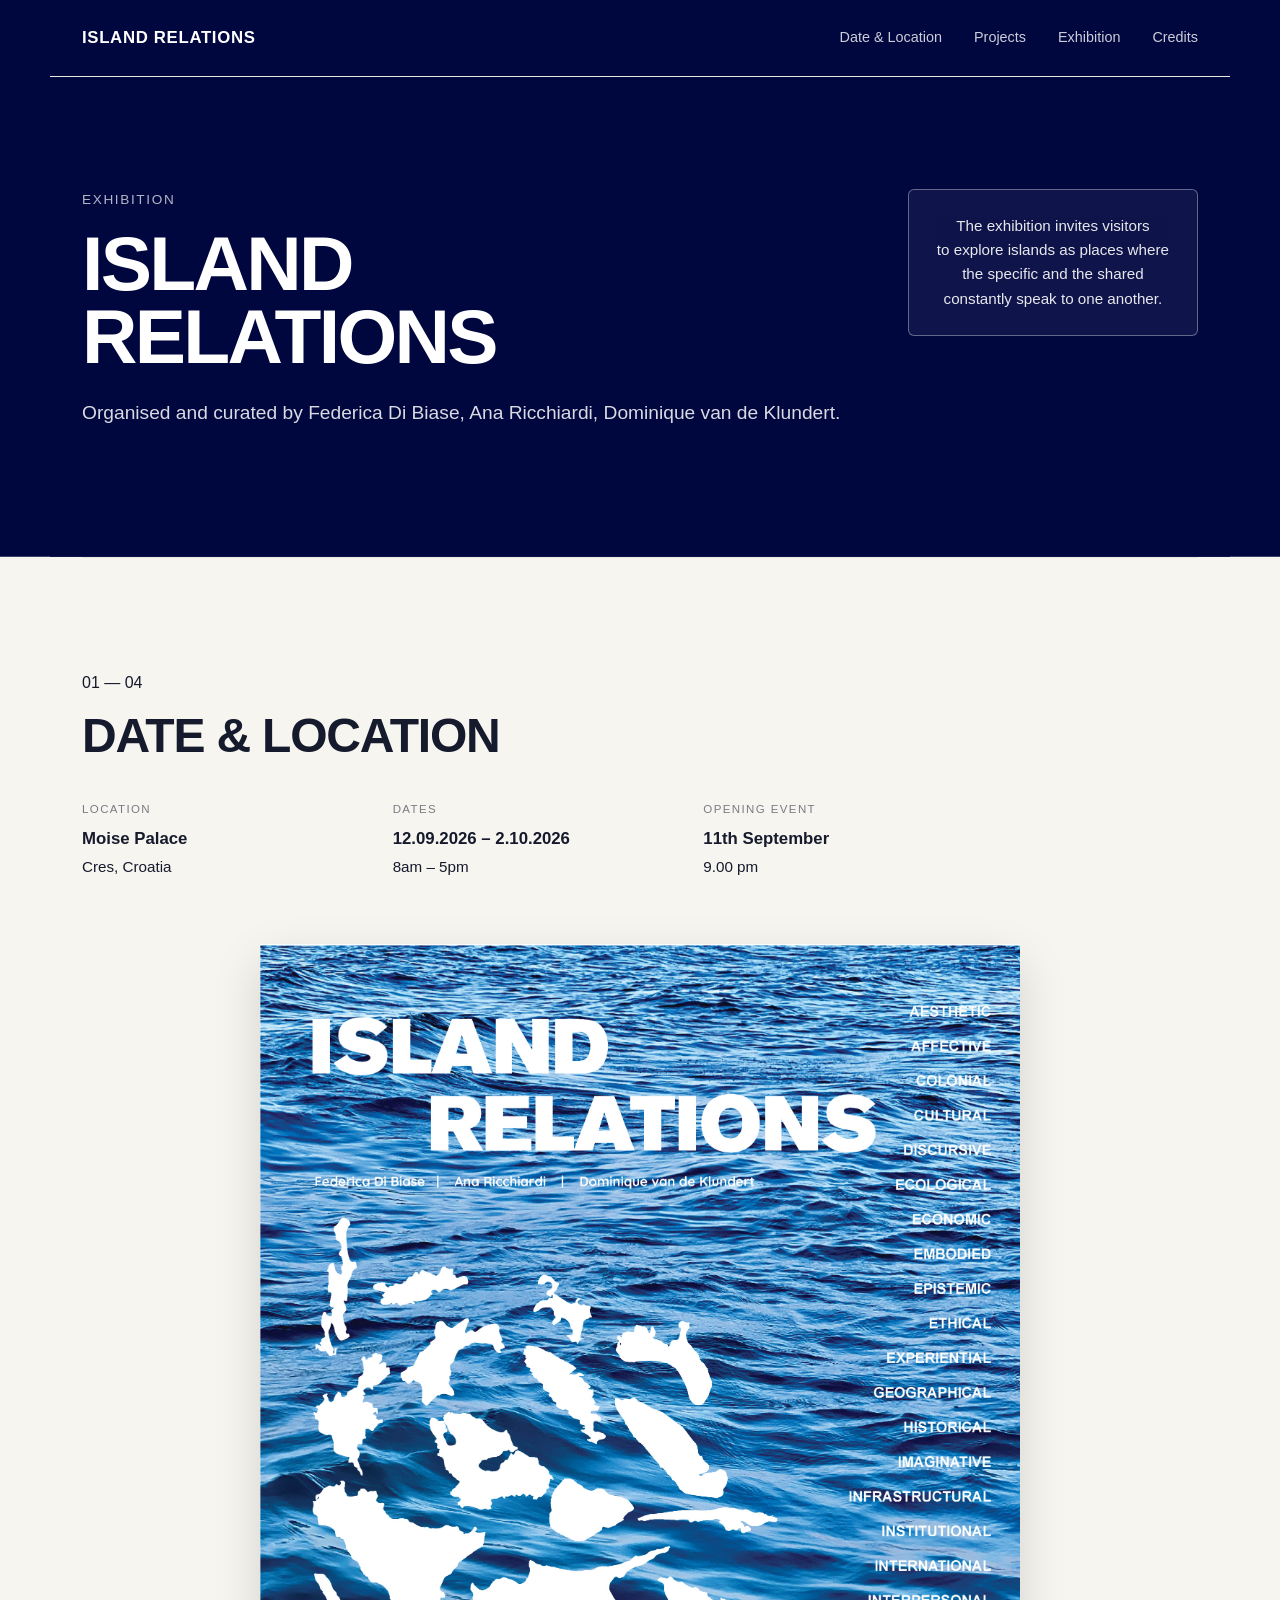
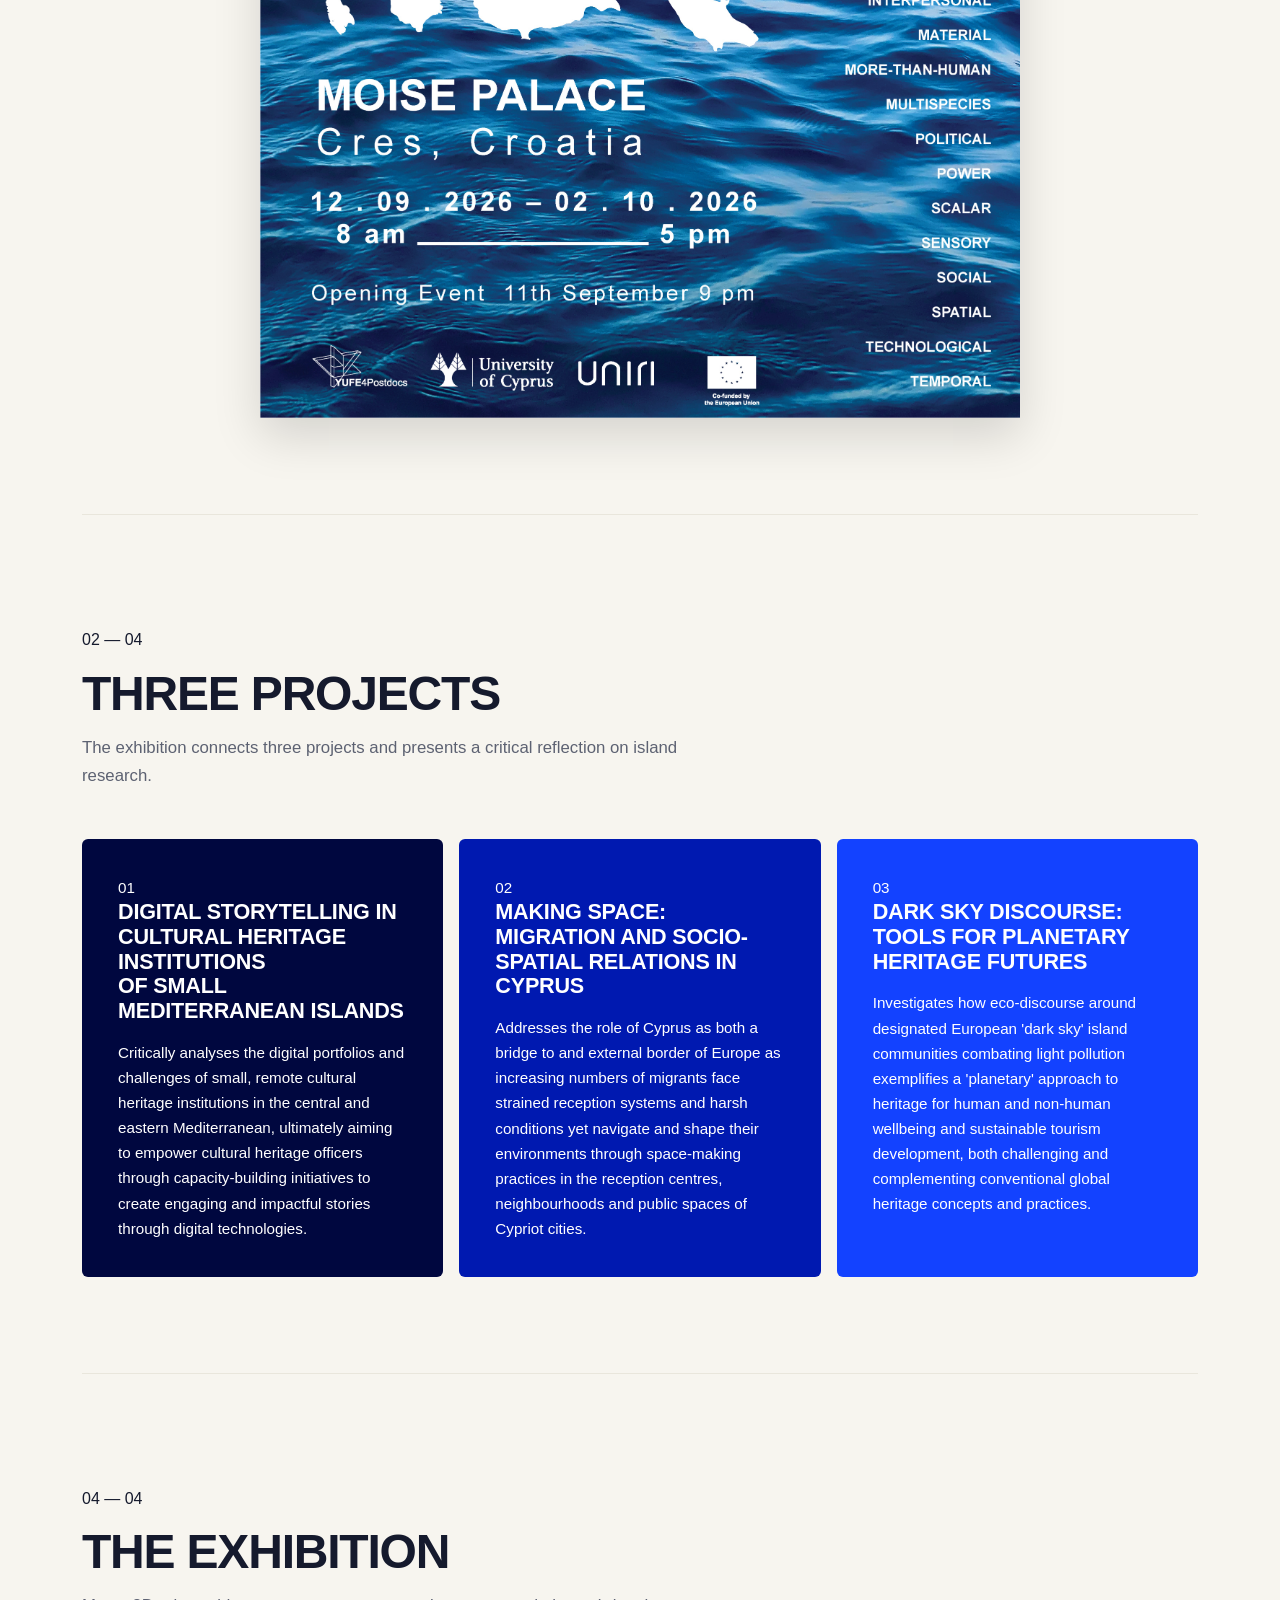
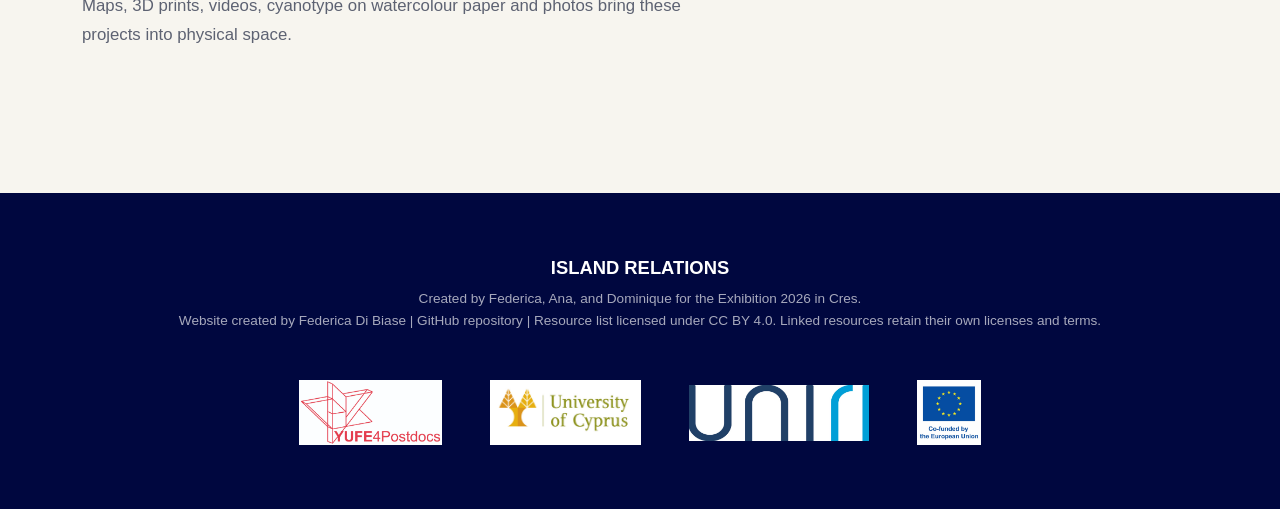
==== index.html @ a6725cdb "Update index.html" ====
<!DOCTYPE html>
<html lang="en">

<head>
  <meta charset="UTF-8">
  <meta name="viewport" content="width=device-width, initial-scale=1">

  <title>Island Relations</title>
  <link rel="stylesheet" href="style.css">
</head>

<body>

  <!-- =========================
       HEADER / NAVIGATION
       ========================= -->
  <header class="site-header">
    <nav class="nav">
      <div class="nav-title">Island Relations</div>
      <div class="nav-links">
        <a href="#date-location">Date &amp; Location</a>
        <a href="#zones">Projects</a>
        <a href="#exhibition">Exhibition</a>
        <a href="#credits">Credits</a>
      </div>
    </nav>
  </header>


  <!-- =========================
       HERO (FASCIA BLU SUPERIORE)
       ========================= -->
  <section class="hero">
    <div class="hero-main">
      <p class="hero-kicker">Exhibition</p>
      <h1>Island<br>Relations</h1>
      <p class="hero-sub">
        Organised and curated by Federica Di Biase, Ana Ricchiardi, Dominique van de Klundert.
      </p>
    </div>

    <!-- BOX SULLA DESTRA -->
    <div class="hero-credit" style="text-align: center;">
  <p class="hero-credit-text">
    The exhibition invites visitors <br> to explore islands as places where <br> the specific and the shared <br> constantly speak to one another.
  </p>
</div>
  </section> <!-- <-- QUI SI CHIUDE LA HERO BLU -->


  <!-- =========================
       MAIN CONTENT (SFONDO CHIARO)
       ========================= -->
  <main>

    <!-- 01 — DATE & LOCATION -->
    <section id="date-location" class="event-section">
      <div class="section-header">
        <p class="section-number">01 — 04</p>
        <h2>Date &amp; Location</h2>

        <div class="event-details">
          <div class="event-detail">
            <span class="event-label">Location</span>
            <strong>Moise Palace</strong>
            <span>Cres, Croatia</span>
          </div>

          <div class="event-detail">
            <span class="event-label">Dates</span>
            <strong>12.09.2026 – 2.10.2026</strong>
            <span>8am – 5pm</span>
          </div>

          <div class="event-detail">
            <span class="event-label">Opening event</span>
            <strong>11th September</strong>
            <span>9.00 pm</span>
          </div>
        </div>
      </div>

      <!-- POSTER -->
      <div class="poster-wrapper">
        <img src="Island_Relations_poster.jpg" alt="Island Relations exhibition poster" class="poster-image">
      </div>
    </section>


    <!-- 02 — THREE PROJECTS -->
    <section id="zones" class="zones">
      <div class="section-header">
        <p class="section-number">02 — 04</p>
        <h2>Three projects</h2>
        <p class="section-intro">
          The exhibition connects three projects and presents a critical reflection on island research.
        </p>
      </div>

      <div class="zone-grid">
        <!-- PROJECT 01 -->
        <article class="zone zone-cyprus">
          <p class="zone-number">01</p>
          <h3>
            Digital Storytelling in Cultural Heritage Institutions<br>of Small Mediterranean Islands
          </h3>
          <p>
            Critically analyses the digital portfolios and challenges of small, remote cultural heritage institutions in the central and eastern Mediterranean, ultimately aiming to empower cultural heritage officers through capacity-building initiatives to create engaging and impactful stories through digital technologies.
          </p>
        </article>

        <!-- PROJECT 02 -->
        <article class="zone zone-migration">
          <p class="zone-number">02</p>
          <h3>Making Space: Migration and Socio-Spatial Relations in Cyprus</h3>
          <p>
            Addresses the role of Cyprus as both a bridge to and external border of Europe as increasing numbers of migrants face strained reception systems and harsh conditions yet navigate and shape their environments through space-making practices in the reception centres, neighbourhoods and public spaces of Cypriot cities.
          </p>
        </article>

        <!-- PROJECT 03 -->
        <article class="zone zone-mon">
          <p class="zone-number">03</p>
          <h3>Dark Sky Discourse: Tools for Planetary Heritage Futures</h3>
          <p>
            Investigates how eco-discourse around designated European 'dark sky' island communities combating light pollution exemplifies a 'planetary' approach to heritage for human and non-human wellbeing and sustainable tourism development, both challenging and complementing conventional global heritage concepts and practices.
          </p>
        </article>
      </div>
    </section>


    <!-- 04 — EXHIBITION -->
    <section id="exhibition" class="exhibition">
      <div class="section-header">
        <p class="section-number">04 — 04</p>
        <h2>The exhibition</h2>
        <p class="section-intro">
          Maps, 3D prints, videos, cyanotype on watercolour paper and photos bring these projects into physical space.
        </p>
      </div>
    </section>

  </main>


  <!-- =========================
       FOOTER / CREDITS
       ========================= -->
  <footer id="credits" class="credits">
    <p>Island Relations</p>
    <p class="credits-sub">
      Created by Federica, Ana, and Dominique for the Exhibition 2026 in Cres.
    </p>
    <p class="credits-sub">
      Website created by Federica Di Biase | GitHub repository | Resource list licensed under CC BY 4.0. Linked resources retain their own licenses and terms.
    </p>

    <!-- LOGOS -->
    <div class="credits-logos">
      <img src="logo-yufe4postdocs.png" alt="YUFE4Postdocs">
      <img src="logo-university-cyprus.png" alt="University of Cyprus">
      <img src="logo-uniri.png" alt="University of Rijeka">
      <img src="logo-eu.png" alt="Co-funded by the European Union">
    </div>
  </footer>

</body>
</html>
---- style.css ----
:root {
/* COLOR PALETTE */
--blue-dark: #00073f;
--blue-mid: #0019b0;
--blue-bright: #1342ff;

--paper: #f7f5ef;
--paper-dark: #e9e6dc;
--white: #ffffff;
--text: #151a2d;
--text-light: #5d6272;

/* TYPOGRAPHY */
--font-body: Arial, Helvetica, sans-serif;
--font-title: "Arial Black", Arial, Helvetica, sans-serif;

/* LAYOUT */
--max-width: 1180px;
--radius: 6px;
}

/* =========================
  RESET
  ========================= */

* {
box-sizing: border-box;
}

html {
scroll-behavior: smooth;
}

body {
margin: 0;
background: var(--paper);
color: var(--text);
font-family: var(--font-body);
font-weight: 400;
line-height: 1.65;
overflow-x: hidden;
}

/* =========================
  HEADER / NAVIGATION
  ========================= */

.site-header {
background: var(--blue-dark);
color: var(--white);
}

.nav {
display: flex;
justify-content: space-between;
align-items: center;
flex-wrap: wrap;
gap: 1.5rem;

max-width: var(--max-width);
margin: 0 auto;
padding: 1.5rem 2rem;
}

.nav-title {
font-family: var(--font-title);
font-size: 1.05rem;
font-weight: 900;
text-transform: uppercase;
letter-spacing: 0.04em;
}

.nav-links {
display: flex;
align-items: center;
gap: 2rem;
}

.nav-links a {
position: relative;

color: var(--white);
text-decoration: none;
font-family: var(--font-body);
font-size: 0.9rem;
font-weight: 400;

opacity: 0.8;
transition: opacity 0.2s ease;
}

.nav-links a::after {
content: "";
position: absolute;
left: 0;
bottom: -0.35rem;

width: 0;
height: 2px;

background: var(--white);
transition: width 0.2s ease;
}

.nav-links a:hover {
opacity: 1;
}

.nav-links a:hover::after {
width: 100%;
}

/* =========================
  HERO
  ========================= */

.hero {
position: relative; /* necessario per posizionare .hero-credit */

max-width: var(--max-width);
margin: 0 auto;
padding: 7rem 2rem 8rem;

background: var(--blue-dark);
color: var(--white);
box-shadow: 0 0 0 100vmax var(--blue-dark);
clip-path: inset(0 -100vmax);
}

.hero-kicker {
margin: 0 0 1rem;

font-family: var(--font-body);
font-size: 0.85rem;
font-weight: 400;
text-transform: uppercase;
letter-spacing: 0.12em;

opacity: 0.7;
}

.hero h1 {
max-width: 950px;

margin: 0 0 1.5rem;

font-family: var(--font-title);
font-size: clamp(2.8rem, 6vw, 5.5rem);
font-weight: 900;
line-height: 0.95;
letter-spacing: -0.035em;
text-transform: uppercase;
}

.hero-sub {
  width: max-content;
max-width: none;

margin: 0;

font-family: var(--font-body);
font-size: clamp(1rem, 1.5vw, 1.2rem);
font-weight: 400;
line-height: 1.65;

white-space: nowrap;
opacity: 0.85;
}

/* =========================
  HERO CREDIT BOX
  ========================= */

.hero-credit {
position: absolute;
top: 7rem;
right: 2rem;

max-width: 320px;
padding: 1.5rem 1.75rem;

border: 1px solid rgba(255, 255, 255, 0.35);
border-radius: var(--radius);
background: rgba(255, 255, 255, 0.06);
}

.hero-credit-names {
margin: 0 0 0.75rem;

font-family: var(--font-title);
font-size: 0.85rem;
font-weight: 900;
text-transform: uppercase;
letter-spacing: 0.04em;
}

.hero-credit-text {
margin: 0;

font-family: var(--font-body);
font-size: 0.95rem;
line-height: 1.6;
opacity: 0.9;
}

/* =========================
  MAIN CONTENT
  ========================= */

main {
max-width: var(--max-width);
margin: 0 auto;
padding: 0 2rem;
}

section {
padding: 6rem 0;
border-top: 1px solid var(--paper-dark);
}

h2 {
max-width: 800px;

margin: 0 0 1rem;

font-family: var(--font-title);
font-size: clamp(2rem, 4vw, 3rem);
font-weight: 900;
line-height: 1;
letter-spacing: -0.025em;
text-transform: uppercase;
}

.section-intro {
max-width: 650px;

margin: 0 0 3rem;

color: var(--text-light);

font-family: var(--font-body);
font-size: 1.05rem;
font-weight: 400;
line-height: 1.7;
}

/* =========================
  THREE FEATURE BOXES
  ========================= */

.zone-grid {
display: grid;
grid-template-columns: repeat(3, 1fr);
gap: 1rem;
}

.zone {
position: relative;

min-height: 260px;
padding: 2.25rem;

border-radius: var(--radius);

transition:
transform 0.25s ease,
box-shadow 0.25s ease;
}

.zone:hover {
transform: translateY(-5px);
box-shadow: 0 14px 35px rgba(0, 0, 0, 0.12);
}

.zone h3 {
margin: 0 0 1rem;

font-family: var(--font-title);
font-size: 1.35rem;
font-weight: 900;
line-height: 1.15;
letter-spacing: -0.01em;
text-transform: uppercase;
}

.zone p {
margin: 0;

font-family: var(--font-body);
font-size: 0.95rem;
font-weight: 400;
line-height: 1.65;
}

/* Individual colours */

.zone-cyprus {
background: var(--blue-dark);
color: var(--white);
}

.zone-migration {
background: var(--blue-mid);
color: var(--white);
}

.zone-mon {
background: var(--blue-bright);
color: var(--white);
}

/* =========================
  QUOTE
  ========================= */

.sample-quote {
max-width: 850px;

margin: 0;

padding: 1rem 0 1rem 2rem;

border-left: 4px solid var(--blue-bright);

font-family: var(--font-body);
font-size: clamp(1.25rem, 2.5vw, 1.7rem);
font-weight: 400;
font-style: italic;
line-height: 1.5;
}

/* =========================
  CREDITS / FOOTER
  ========================= */

.credits {
padding: 4rem 2rem;

background: var(--blue-dark);
color: var(--white);

text-align: center;
}

.credits p:first-child {
margin: 0 0 0.5rem;

font-family: var(--font-title);
font-size: 1.15rem;
font-weight: 900;
line-height: 1.2;
text-transform: uppercase;
}

.credits-sub {
margin: 0;

font-family: var(--font-body);
font-size: 0.85rem;
font-weight: 400;

opacity: 0.65;
}

/* =========================
  RESPONSIVE
  ========================= */

@media (max-width: 900px) {

.hero {
padding: 5rem 2rem 6rem;
}

.hero-credit {
position: static;
margin-top: 2rem;
max-width: none;
}

.zone-grid {
grid-template-columns: 1fr;
}

.zone {
min-height: auto;
}

}

@media (max-width: 650px) {

.nav {
padding: 1.25rem 1.25rem;
}

.nav-links {
width: 100%;
gap: 1.25rem;
flex-wrap: wrap;
}

main {
padding: 0 1.25rem;
}

.hero {
padding: 4rem 1.25rem 5rem;
}

section {
padding: 4rem 0;
}

.zone {
padding: 1.75rem;
}

.sample-quote {
padding-left: 1.25rem;
}

}

/* =========================
  DATE & LOCATION
  ========================= */

.event-details {
display: grid;
grid-template-columns: repeat(3, 1fr);
gap: 2rem;

max-width: 900px;
margin-top: 2.5rem;
}

.event-detail {
display: flex;
flex-direction: column;
gap: 0.25rem;
}

.event-label {
margin-bottom: 0.4rem;

font-family: Arial, Helvetica, sans-serif;
font-size: 0.72rem;
font-weight: 400;
letter-spacing: 0.12em;
text-transform: uppercase;

opacity: 0.55;
}

.event-detail strong {
font-family: "Arial Black", Arial, Helvetica, sans-serif;
font-size: 1.05rem;
font-weight: 900;
line-height: 1.25;
}

.event-detail span:not(.event-label) {
font-family: Arial, Helvetica, sans-serif;
font-size: 0.95rem;
}


/* =========================
  EXHIBITION POSTER
  ========================= */

.poster-wrapper {
width: 100%;
max-width: 760px;

margin: 4rem auto 0;

text-align: center;
}

.poster-image {
display: block;

width: 100%;
height: auto;

box-shadow: 0 18px 45px rgba(0, 0, 0, 0.14);
}


/* =========================
  CREDITS LOGOS
  ========================= */

.credits-logos {
display: flex;
justify-content: center;
align-items: center;
flex-wrap: wrap;

gap: 3rem;

max-width: 900px;
margin: 3rem auto 0;
}

.credits-logos img {
display: block;

width: auto;
max-width: 180px;
max-height: 65px;

object-fit: contain;
}


/* =========================
  RESPONSIVE
  ========================= */

@media (max-width: 780px) {

.event-details {
grid-template-columns: 1fr;
gap: 1.75rem;
}

.poster-wrapper {
margin-top: 3rem;
}

.credits-logos {
gap: 2rem;
}

.credits-logos img {
max-width: 140px;
max-height: 55px;
}

}
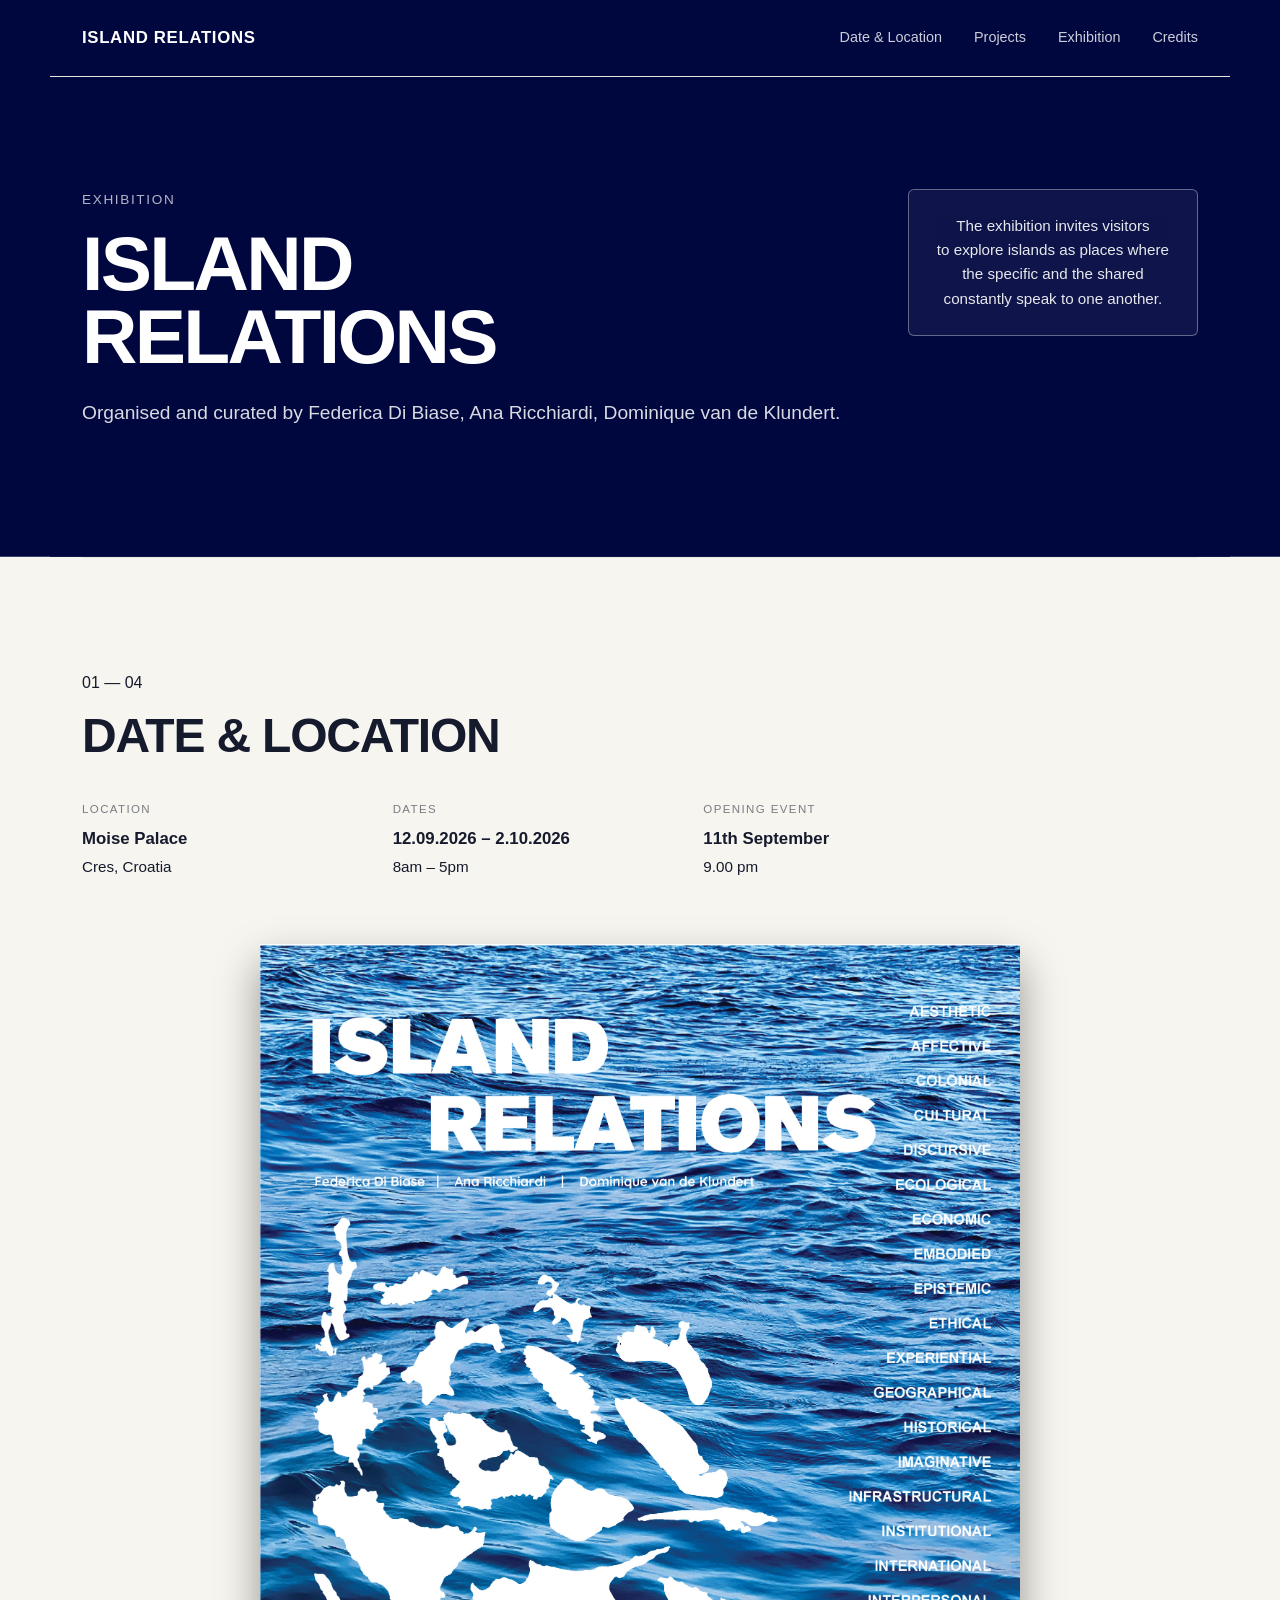
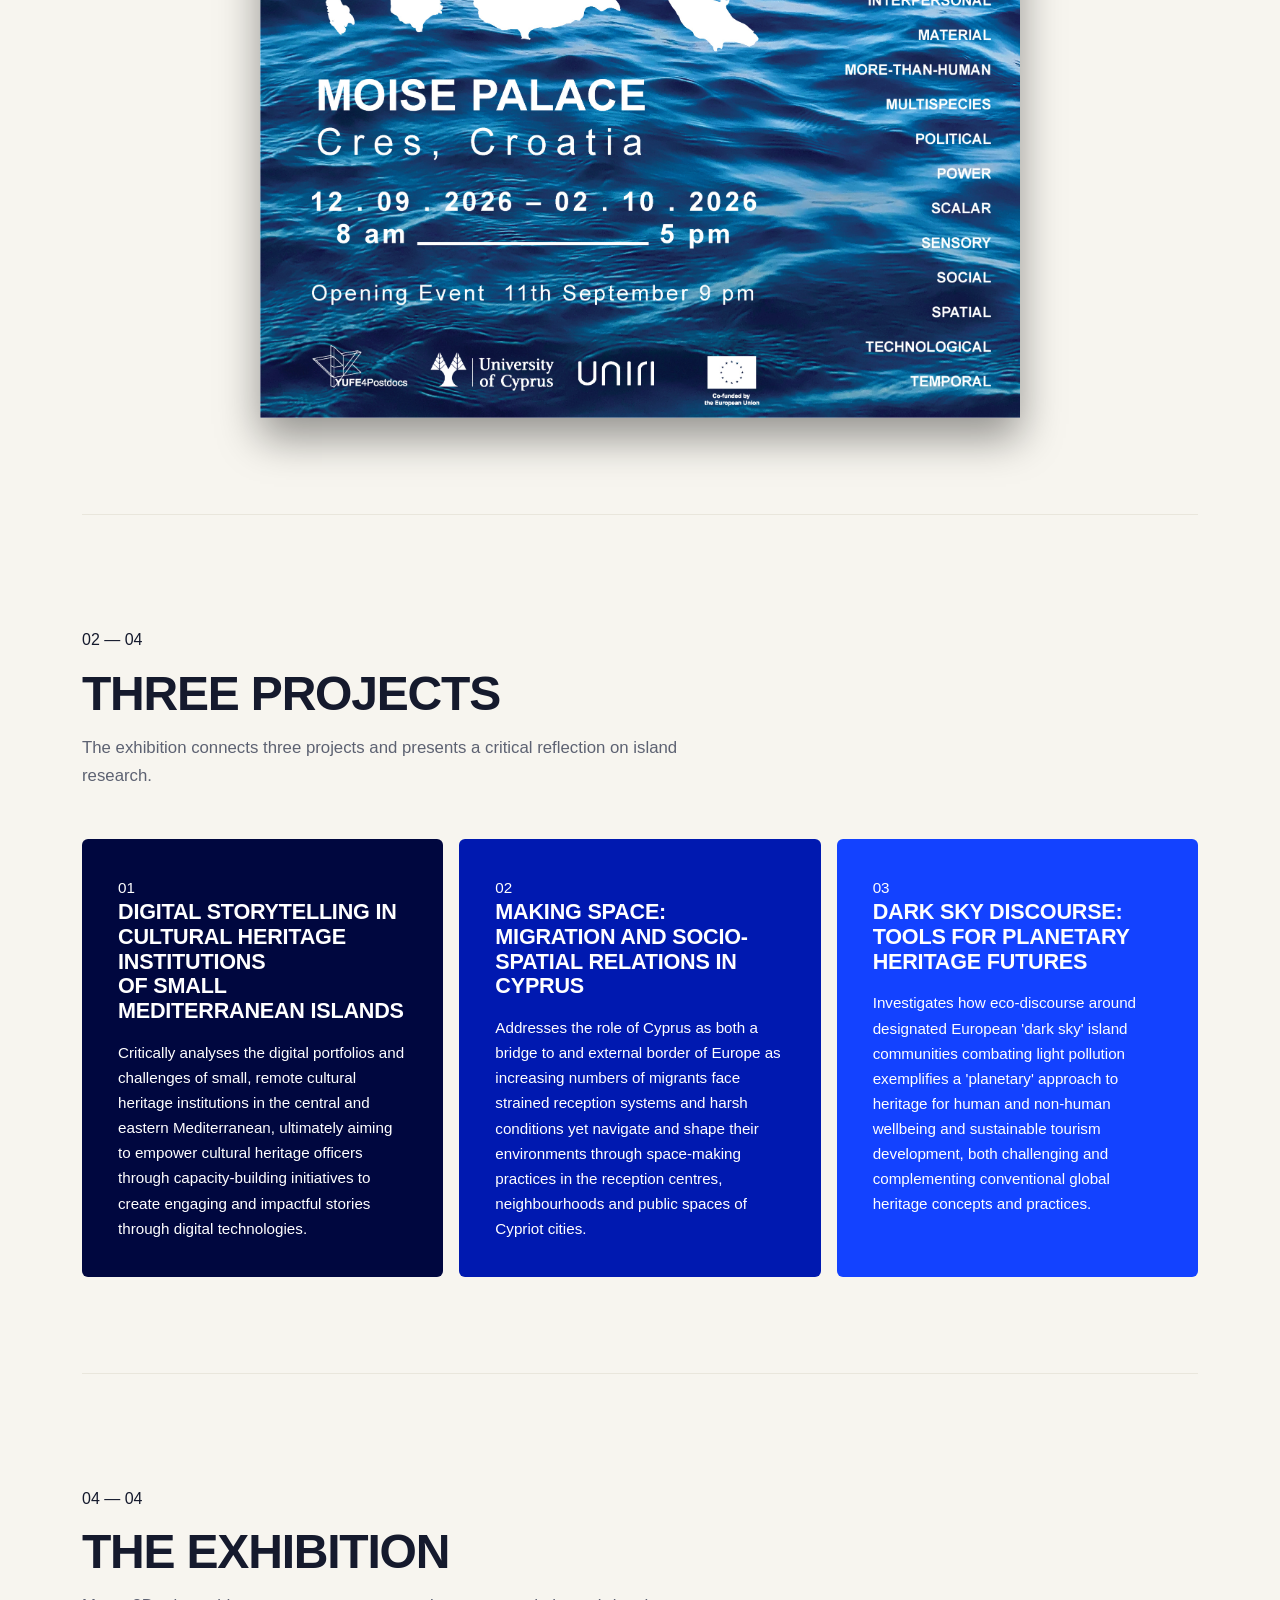
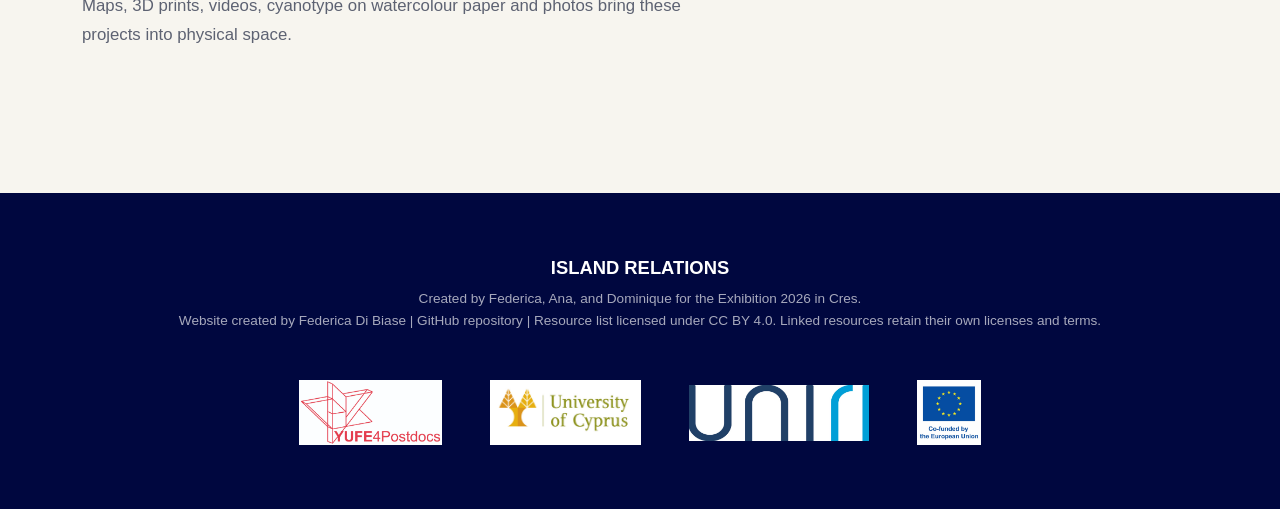
==== commit e626526b: "Update index.html" ====
--- a/index.html
+++ b/index.html
@@ -80,12 +80,16 @@
         </div>
       </div>
 
-      <!-- POSTER -->
-      <div class="poster-wrapper">
-        <img src="Island_Relations_poster.jpg" alt="Island Relations exhibition poster" class="poster-image">
-      </div>
-    </section>
-
+      <!-- POSTER CON OMBRA -->
+<div class="poster-wrapper">
+  <img 
+    src="Island_Relations_poster.jpg" 
+    alt="Island Relations exhibition poster" 
+    class="poster-image"
+    style="box-shadow: 0 20px 40px rgba(0, 0, 0, 0.4);"
+  >
+</div>
+    </section> 
 
     <!-- 02 — THREE PROJECTS -->
     <section id="zones" class="zones">
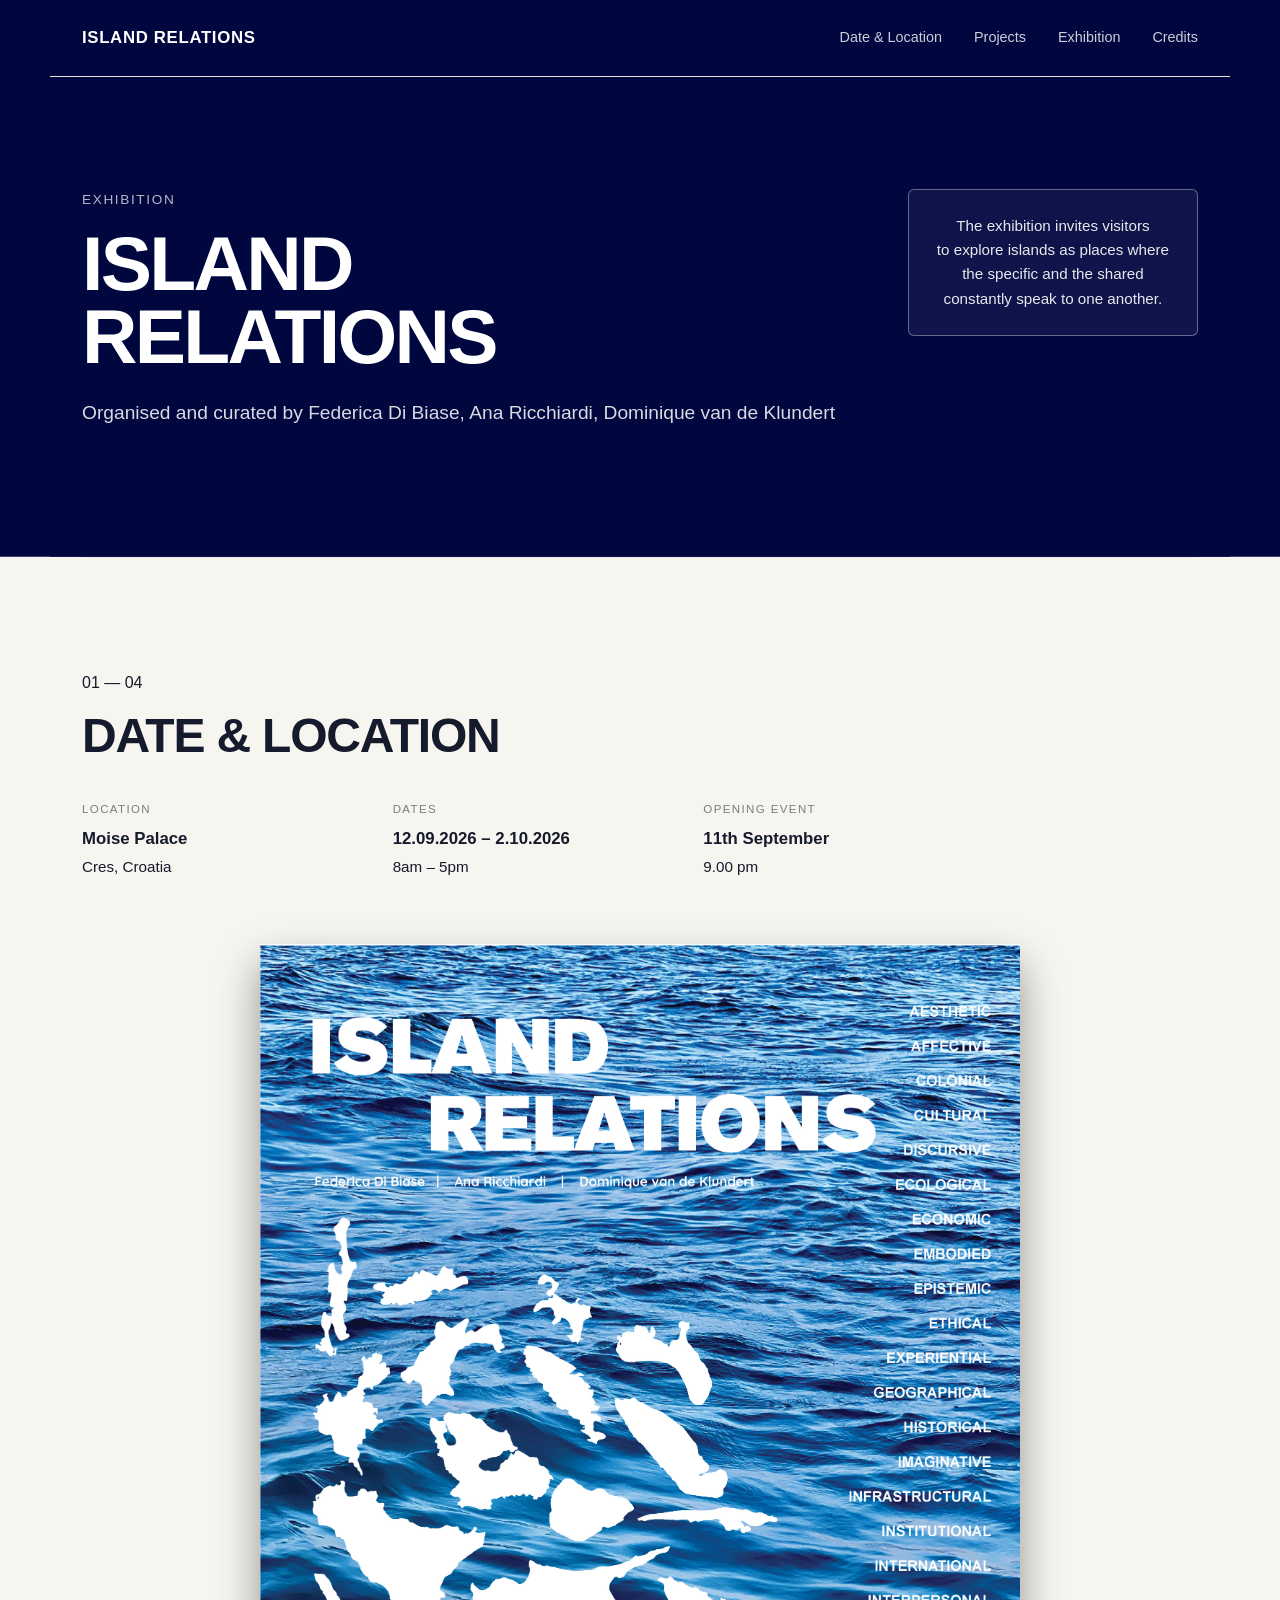
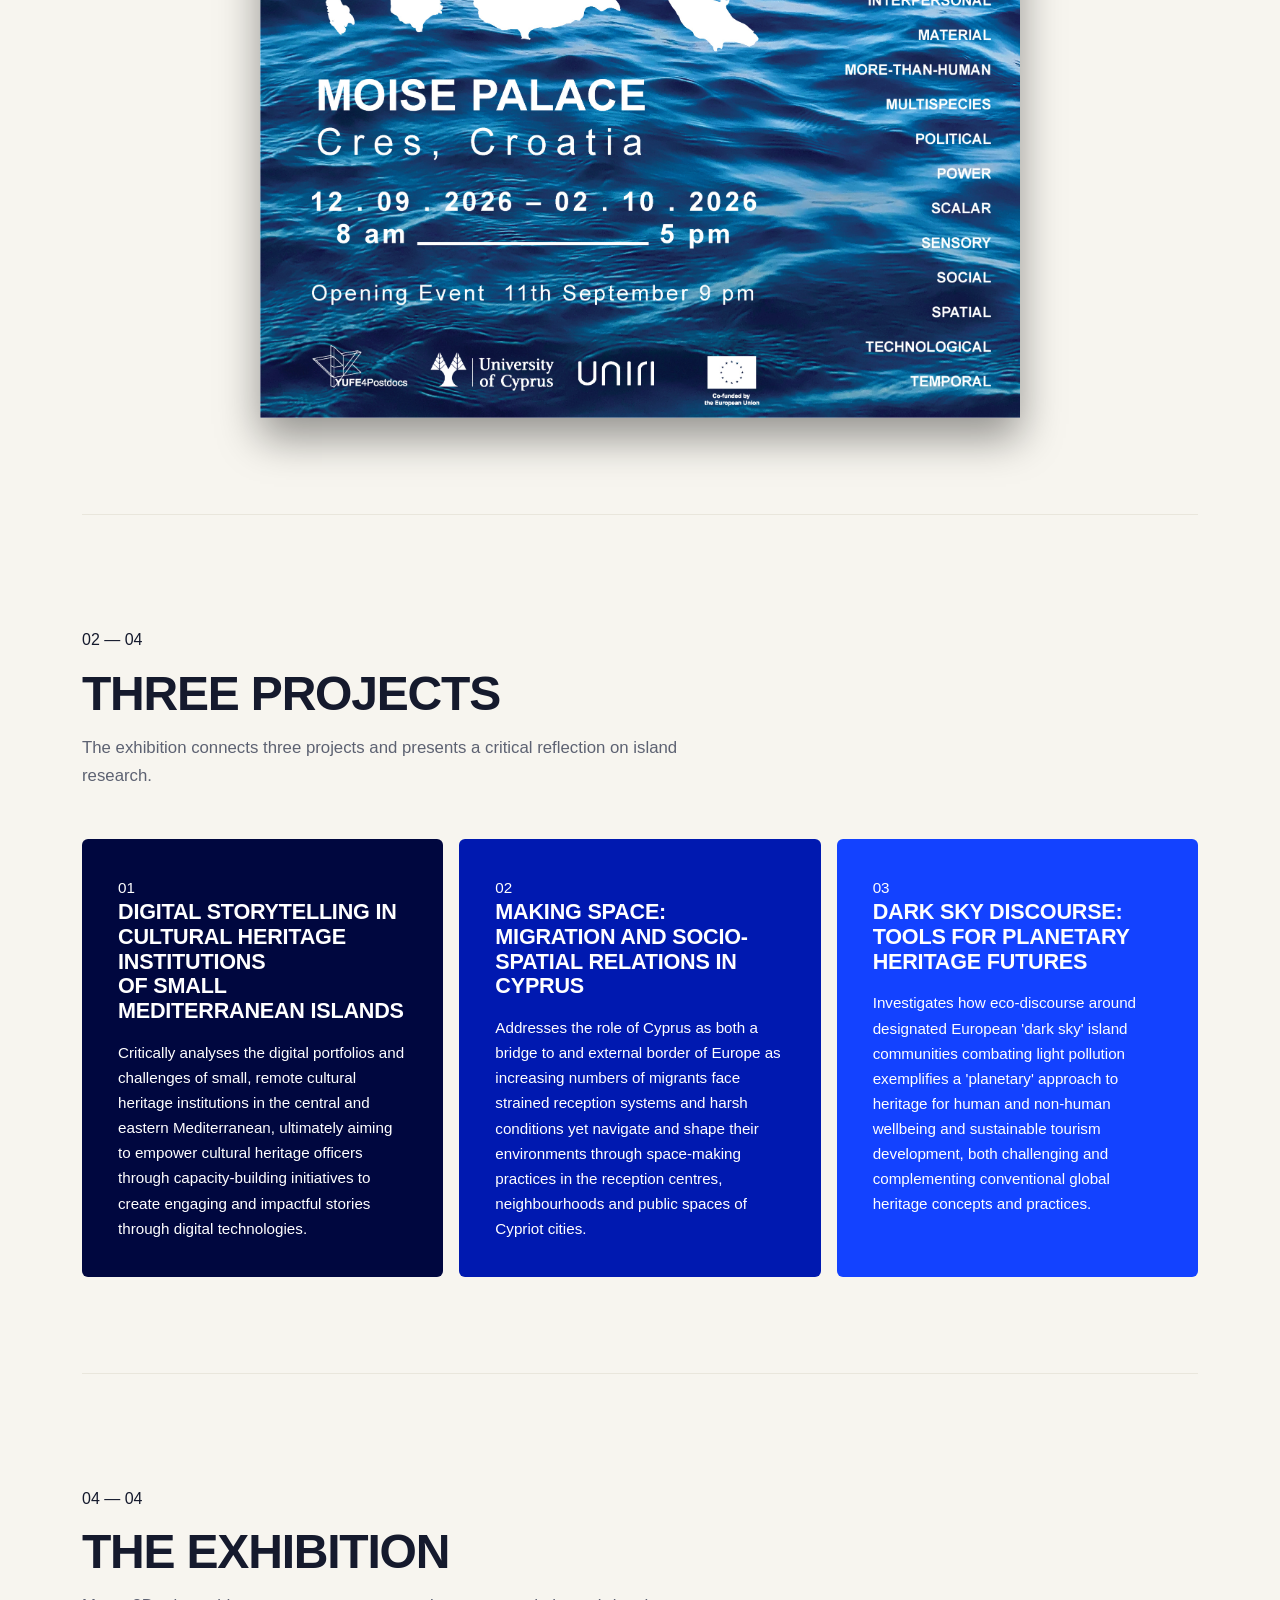
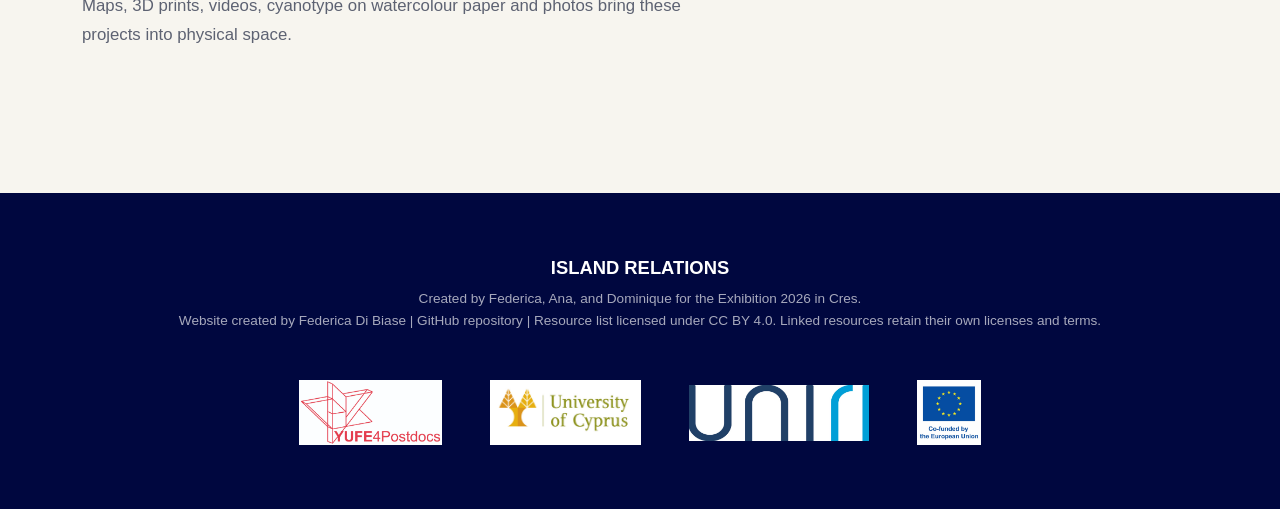
==== commit 3c39d344: "Update index.html" ====
--- a/index.html
+++ b/index.html
@@ -35,7 +35,7 @@
       <p class="hero-kicker">Exhibition</p>
       <h1>Island<br>Relations</h1>
       <p class="hero-sub">
-        Organised and curated by Federica Di Biase, Ana Ricchiardi, Dominique van de Klundert.
+        Organised and curated by <br class="mobile-only"> Federica Di Biase, Ana Ricchiardi, Dominique van de Klundert
       </p>
     </div>
 
--- a/style.css
+++ b/style.css
@@ -153,18 +153,38 @@
 }
 
 .hero-sub {
-  width: max-content;
-max-width: none;
-
-margin: 0;
-
-font-family: var(--font-body);
-font-size: clamp(1rem, 1.5vw, 1.2rem);
-font-weight: 400;
-line-height: 1.65;
-
-white-space: nowrap;
-opacity: 0.85;
+  margin: 0;
+
+  font-family: var(--font-body);
+  font-size: clamp(1rem, 1.5vw, 1.2rem);
+  font-weight: 400;
+  line-height: 1.65;
+
+  opacity: 0.85;
+
+  /* MOBILE: Il testo va a capo normalmente per non allargare lo schermo */
+  width: 100%;
+  white-space: normal;
+}
+
+/* Gestione del <br> per il mobile */
+.mobile-only {
+  display: none;
+}
+
+@media (max-width: 768px) {
+  .mobile-only {
+    display: inline;
+  }
+}
+
+/* DESKTOP (sopra i 768px): Ripristina esattamente la riga unica */
+@media (min-width: 769px) {
+  .hero-sub {
+    width: max-content;
+    max-width: none;
+    white-space: nowrap;
+  }
 }
 
 /* =========================
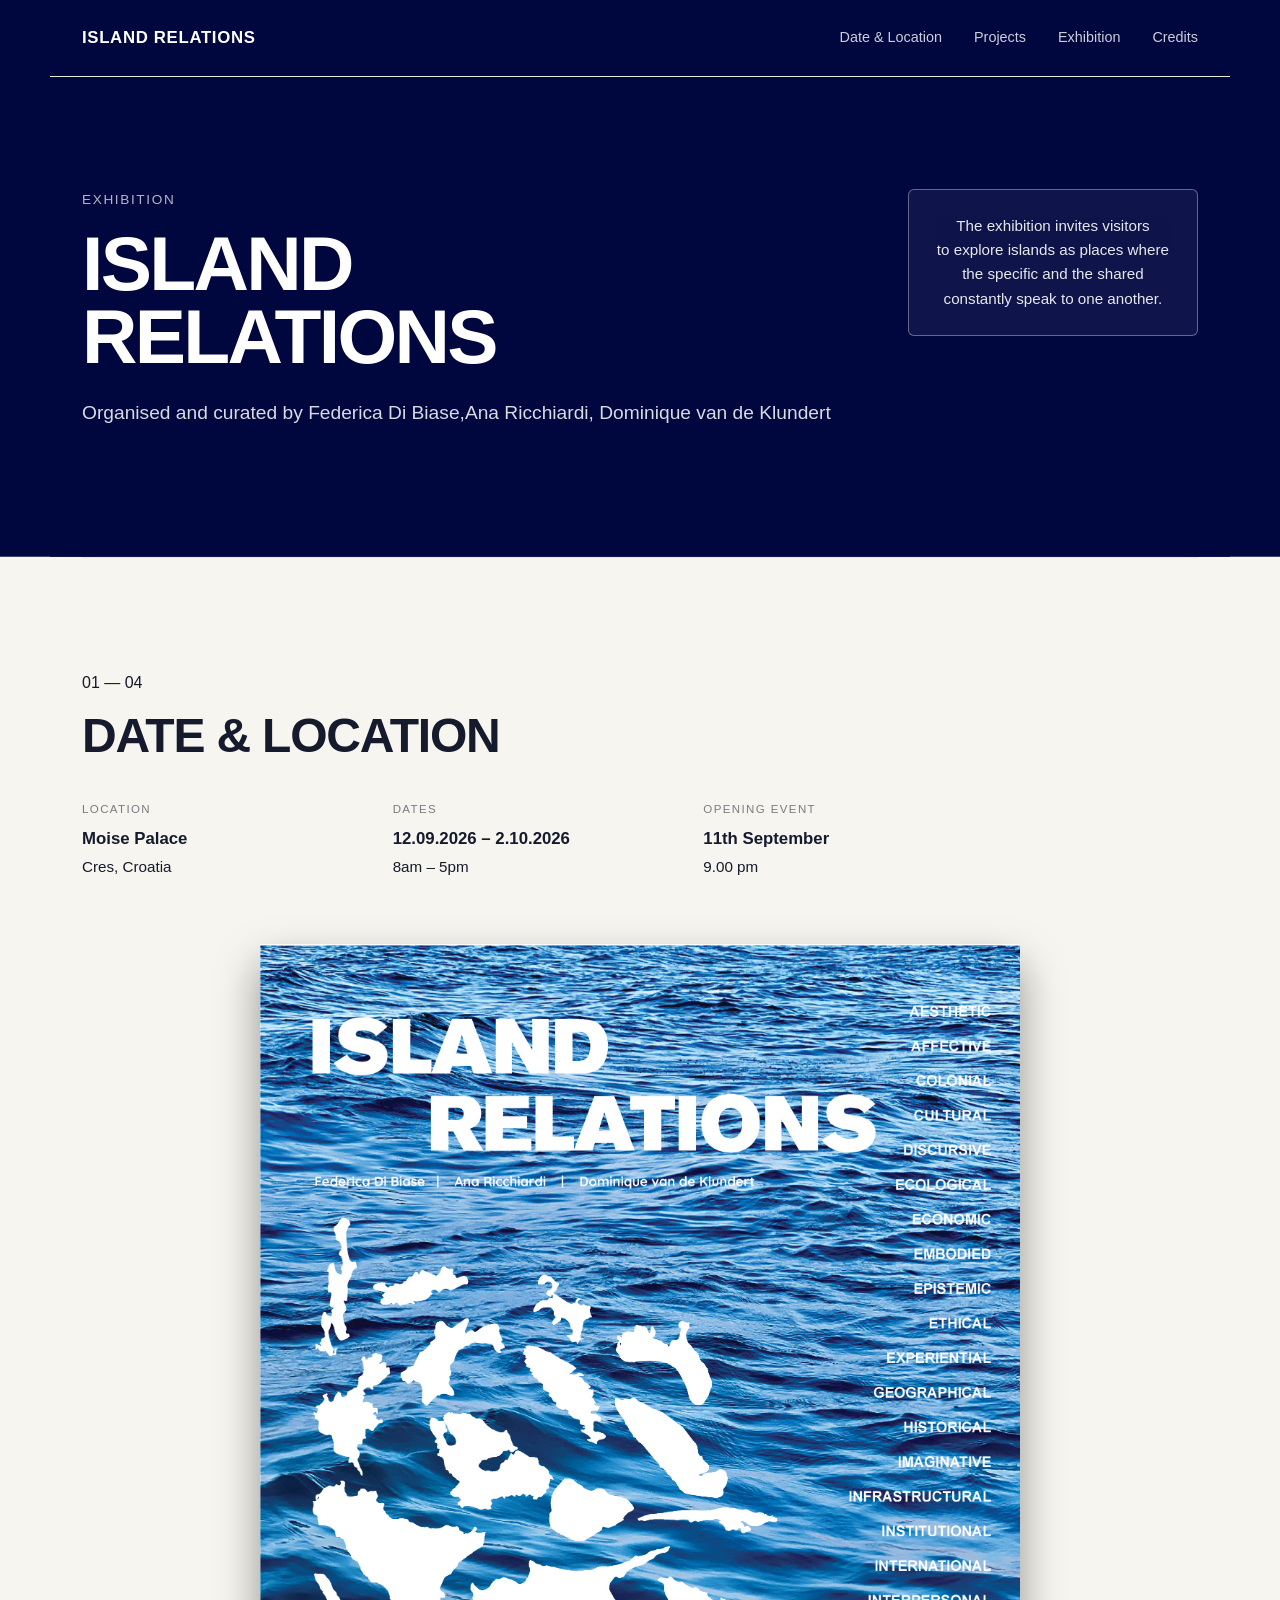
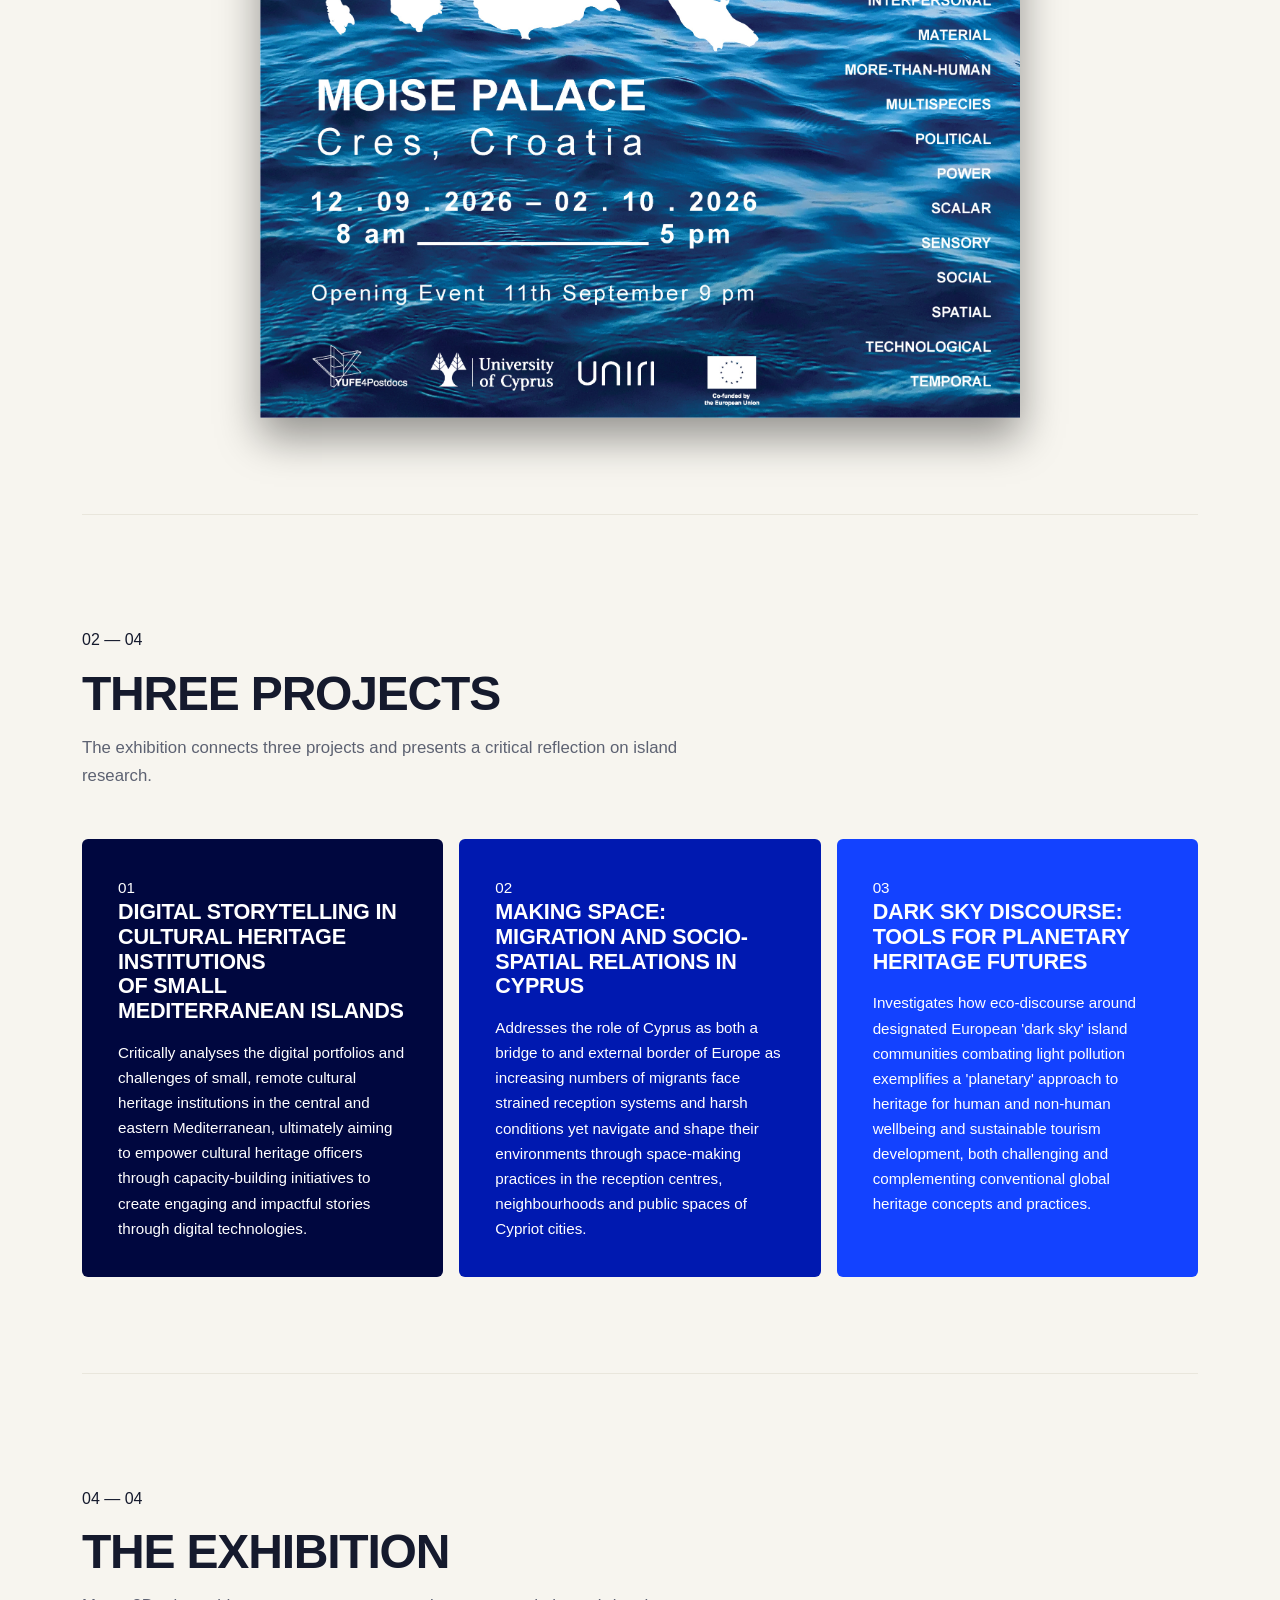
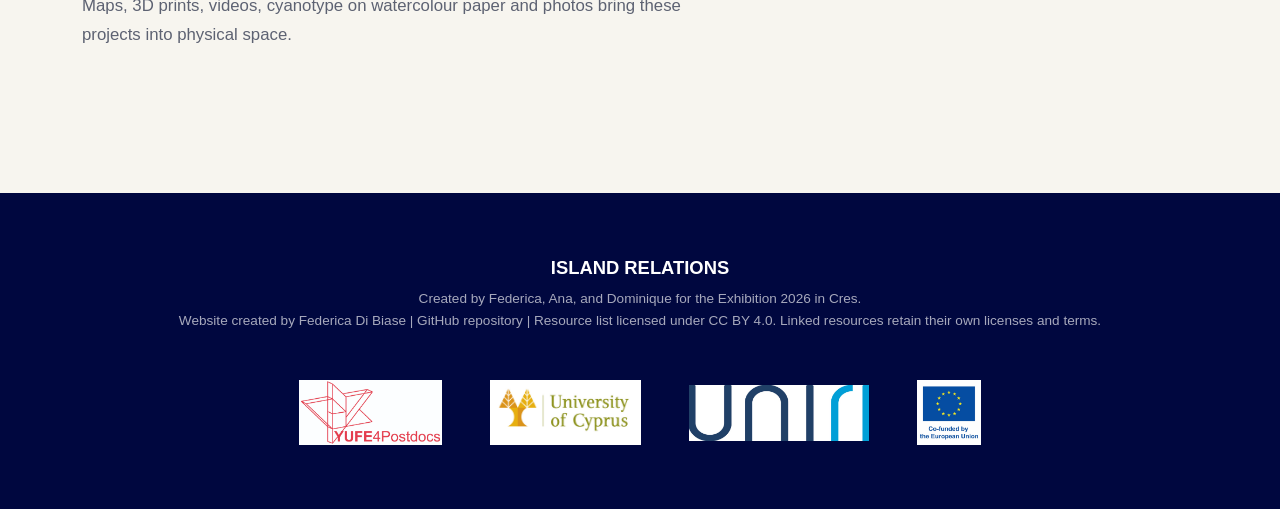
==== commit 5fbc5348: "Update index.html" ====
--- a/index.html
+++ b/index.html
@@ -35,7 +35,7 @@
       <p class="hero-kicker">Exhibition</p>
       <h1>Island<br>Relations</h1>
       <p class="hero-sub">
-        Organised and curated by <br class="mobile-only"> Federica Di Biase, Ana Ricchiardi, Dominique van de Klundert
+        Organised and curated by Federica Di Biase,<br class="mobile-only">Ana Ricchiardi, Dominique van de Klundert
       </p>
     </div>
 
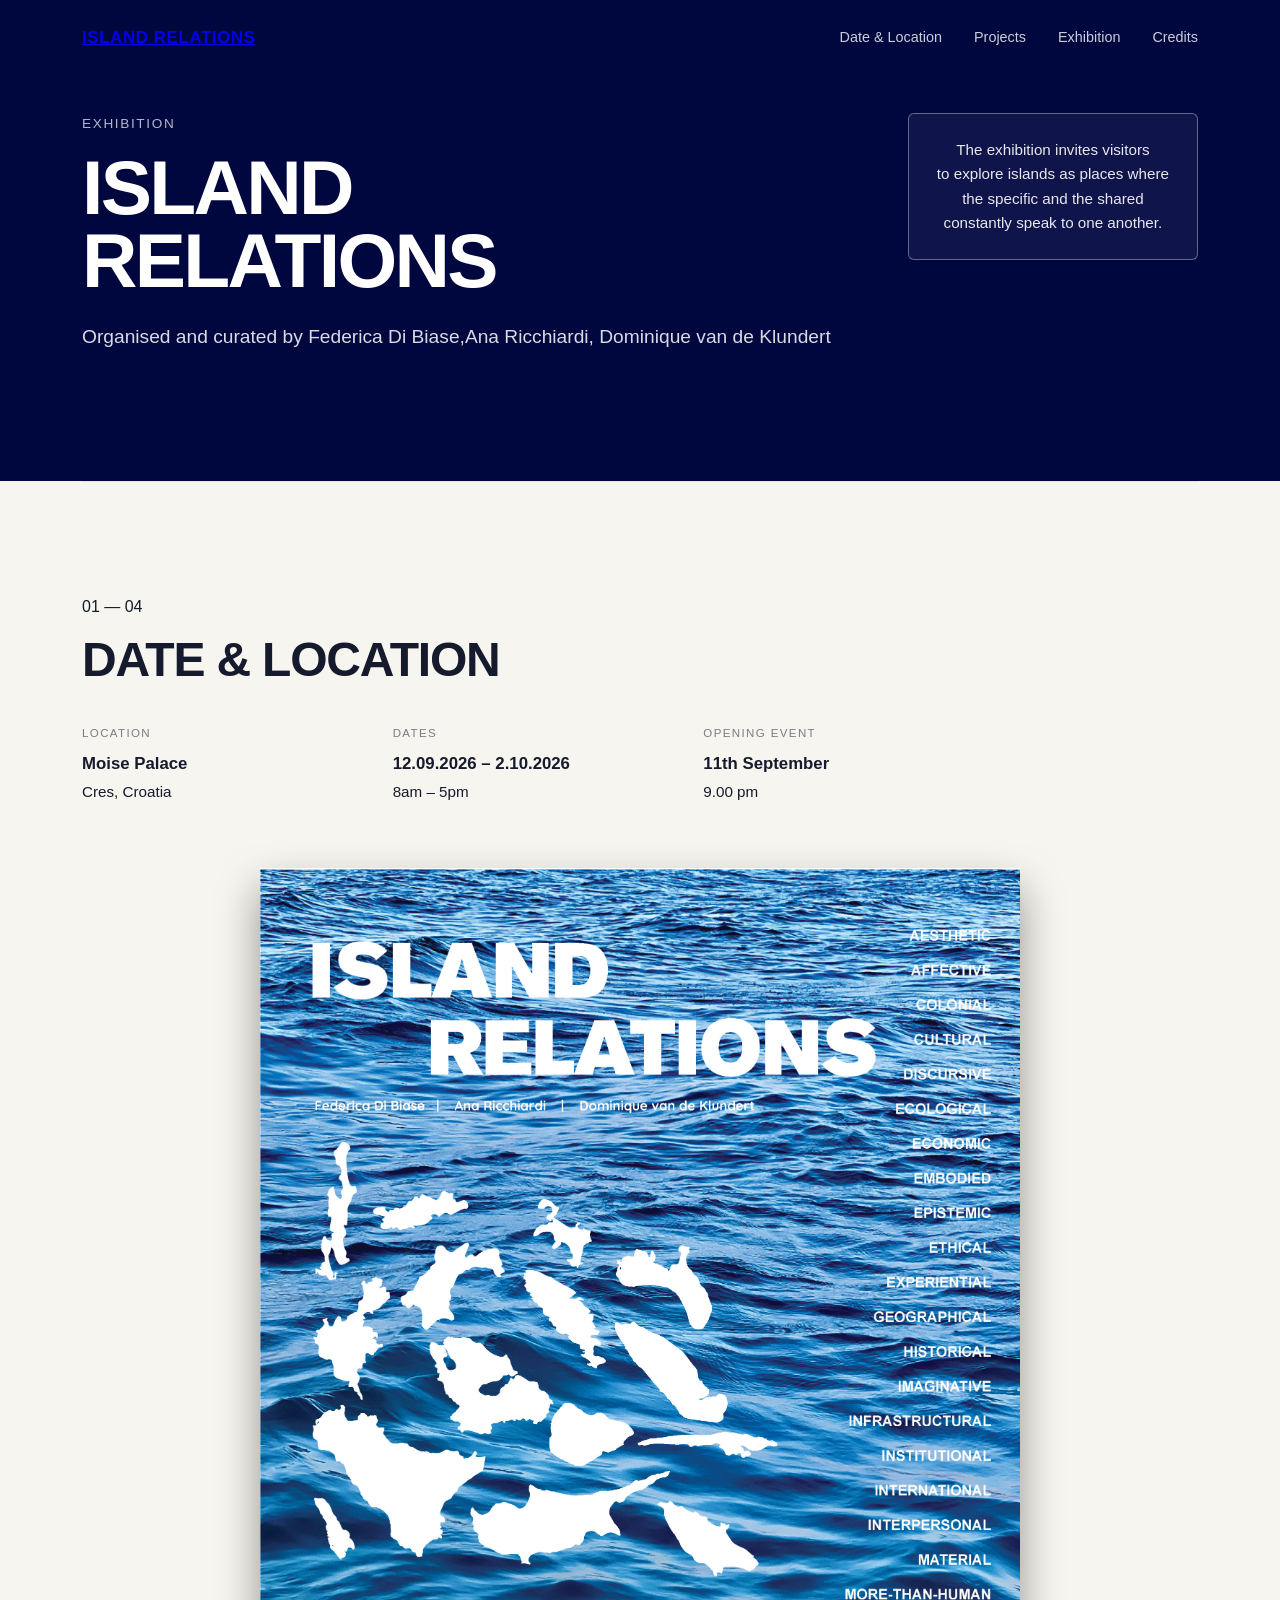
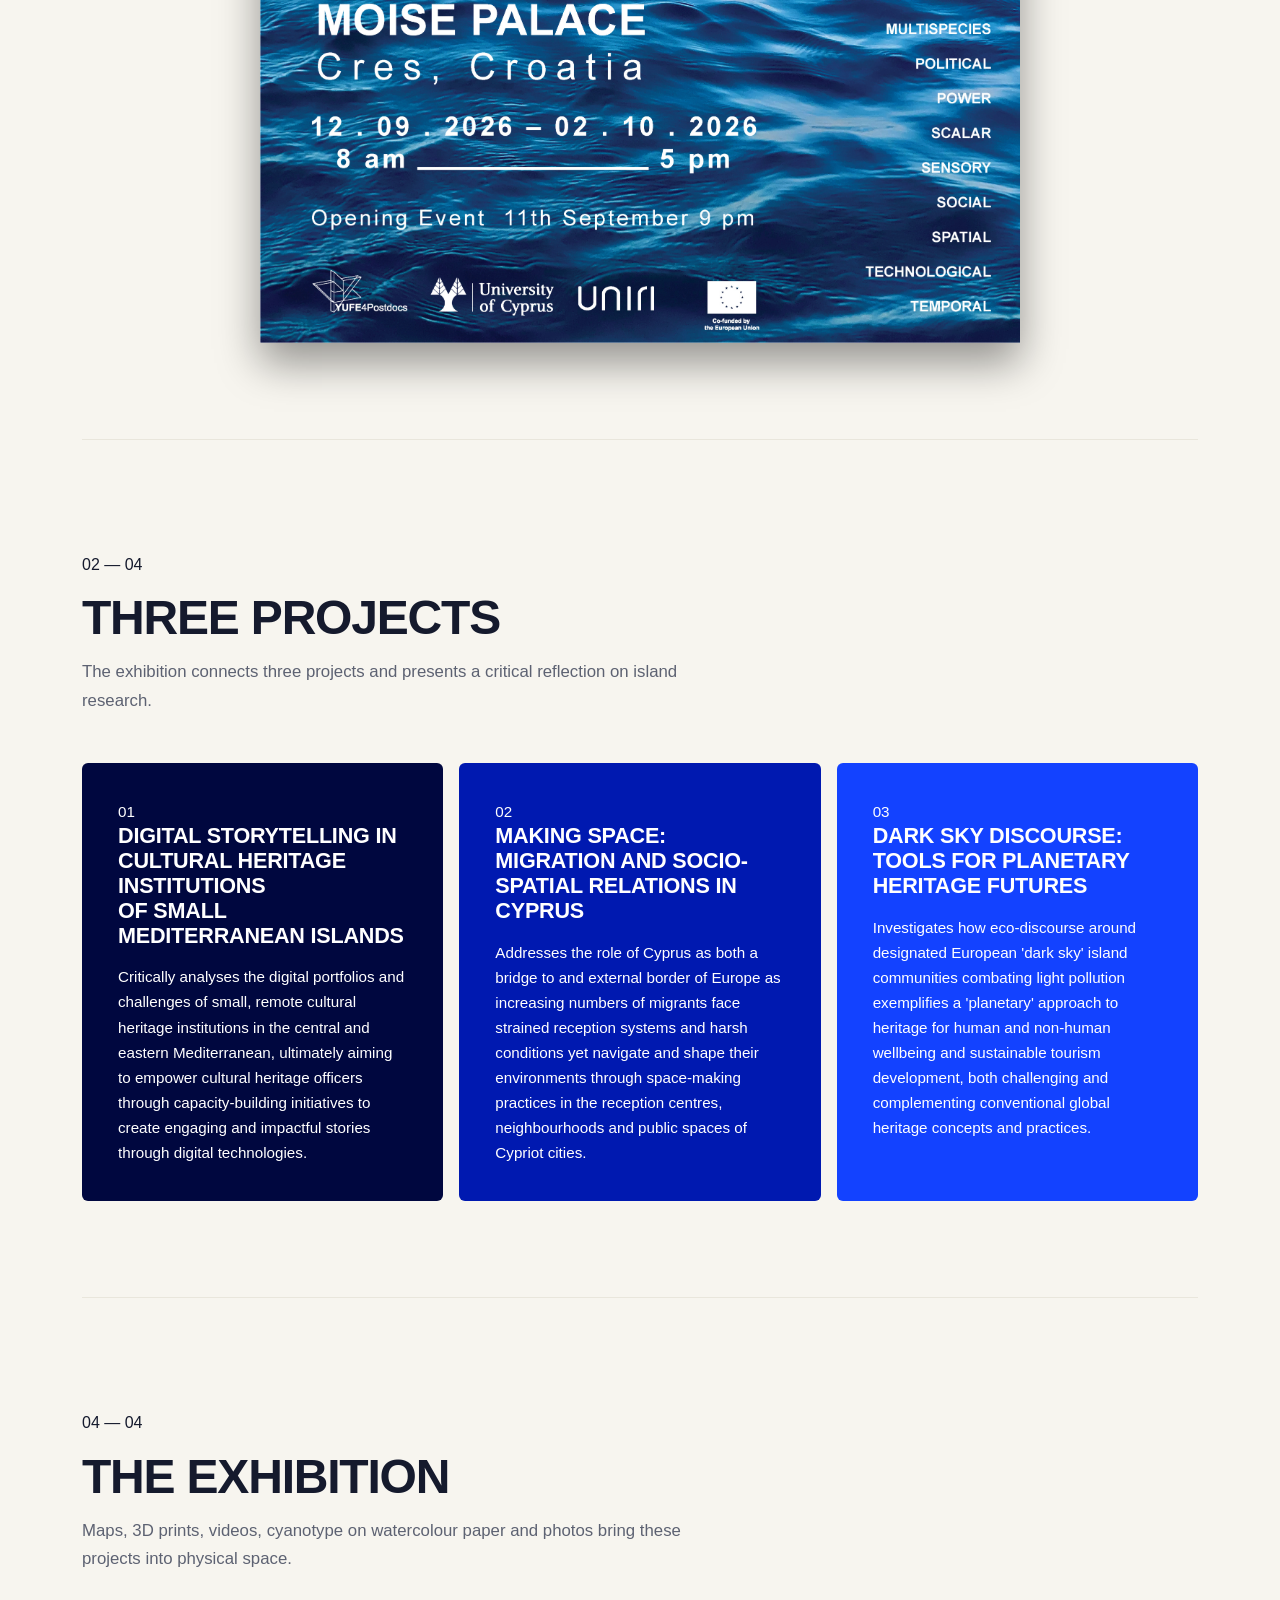
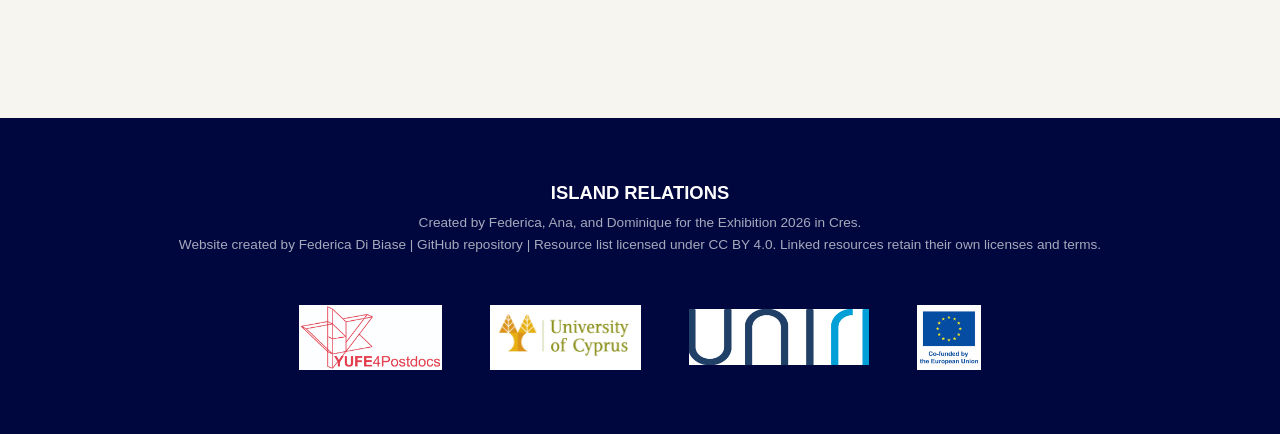
==== commit 1e9cd117: "Update index.html" ====
--- a/index.html
+++ b/index.html
@@ -16,7 +16,7 @@
        ========================= -->
   <header class="site-header">
     <nav class="nav">
-      <div class="nav-title">Island Relations</div>
+      <a href="#" class="nav-title">Island Relations</a>
       <div class="nav-links">
         <a href="#date-location">Date &amp; Location</a>
         <a href="#zones">Projects</a>
--- a/style.css
+++ b/style.css
@@ -48,6 +48,13 @@
 .site-header {
 background: var(--blue-dark);
 color: var(--white);
+  position: fixed;
+  top: 0;
+  left: 0;
+  width: 100%;
+  z-index: 1000;
+  
+  box-sizing: border-box;
 }
 
 .nav {
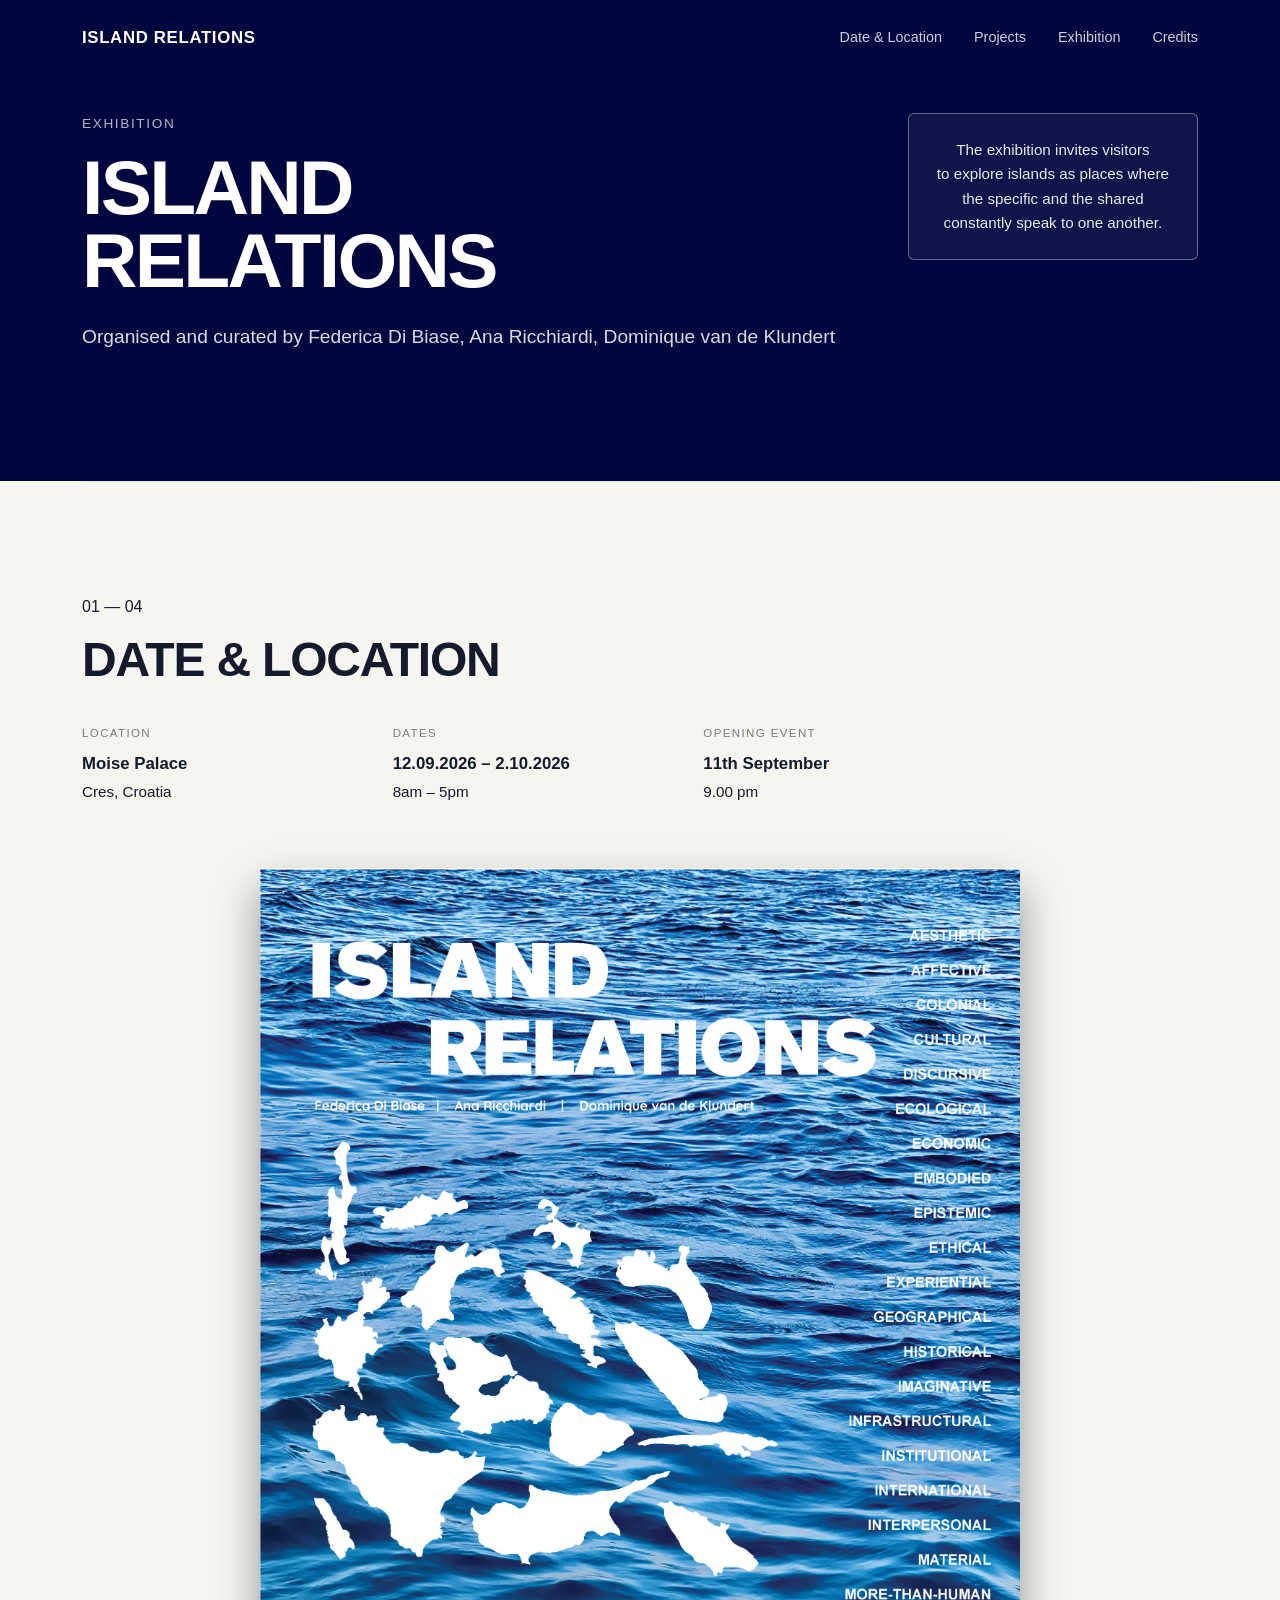
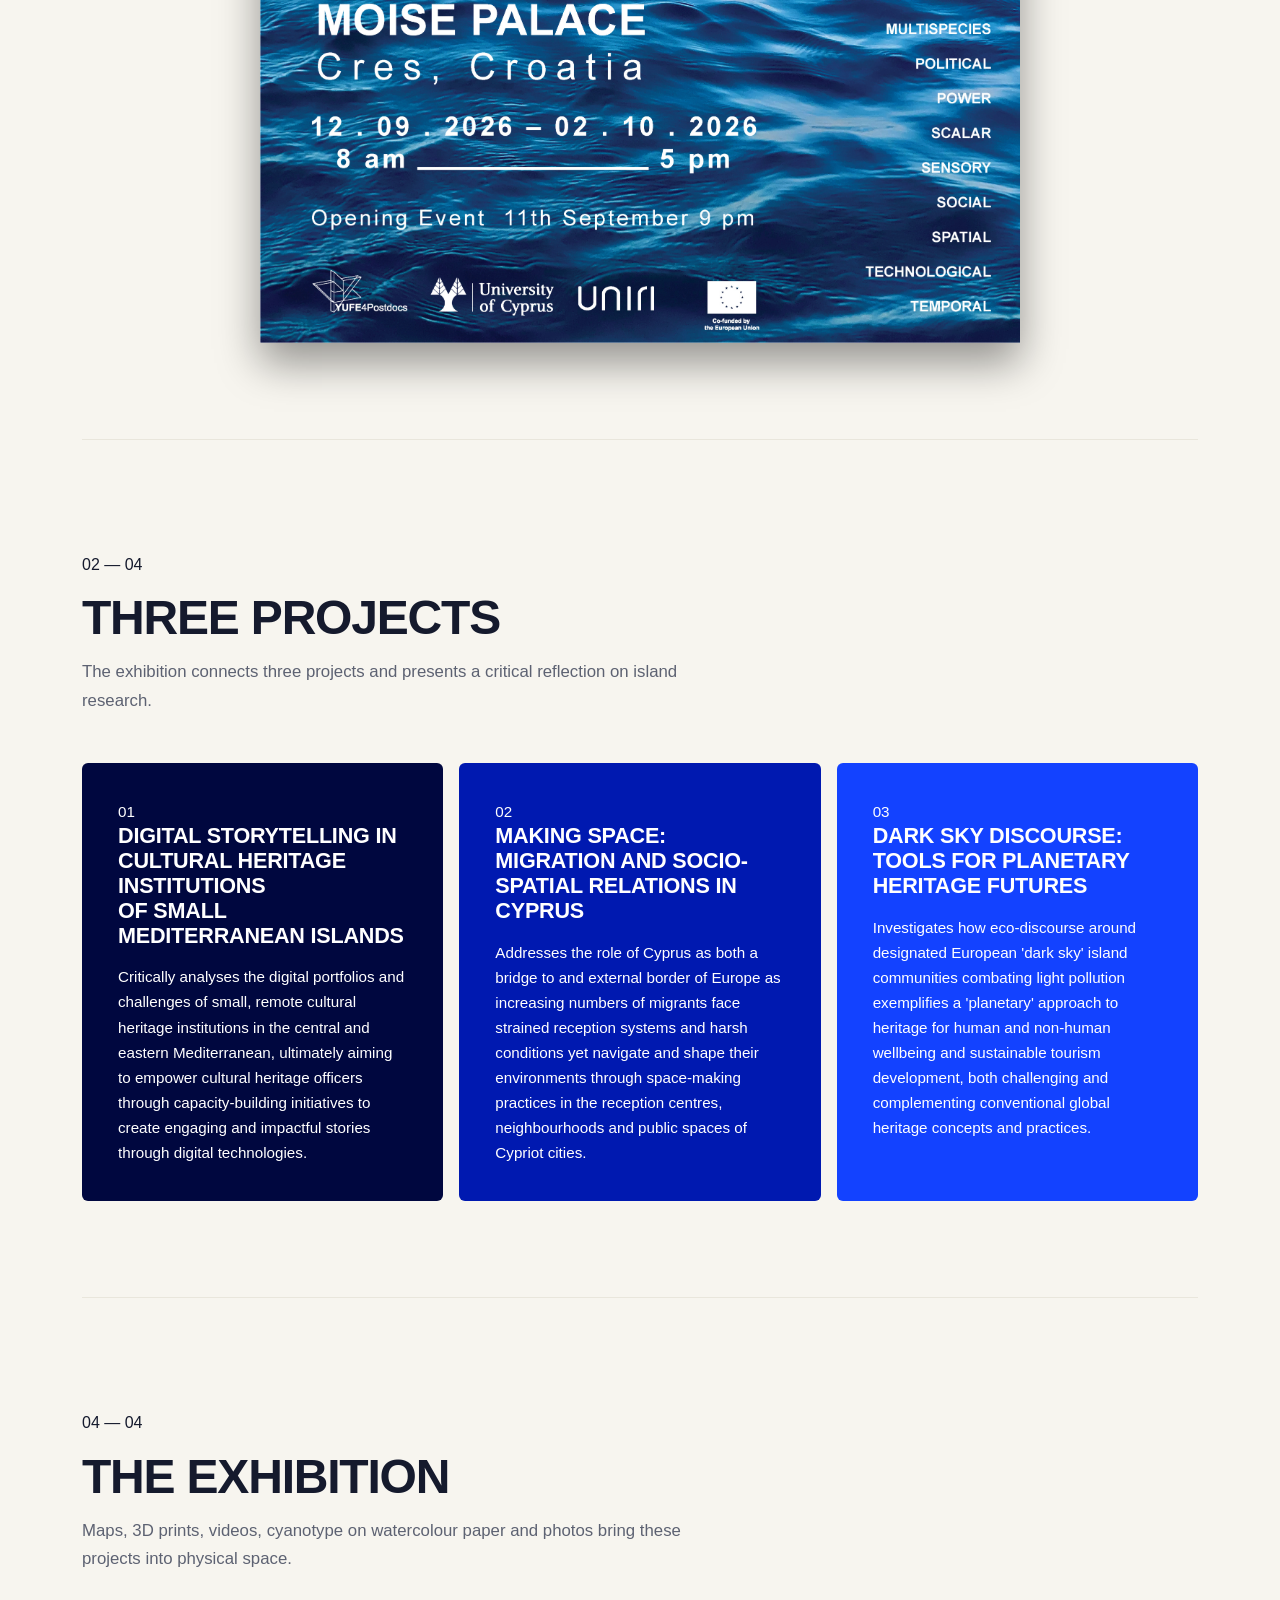
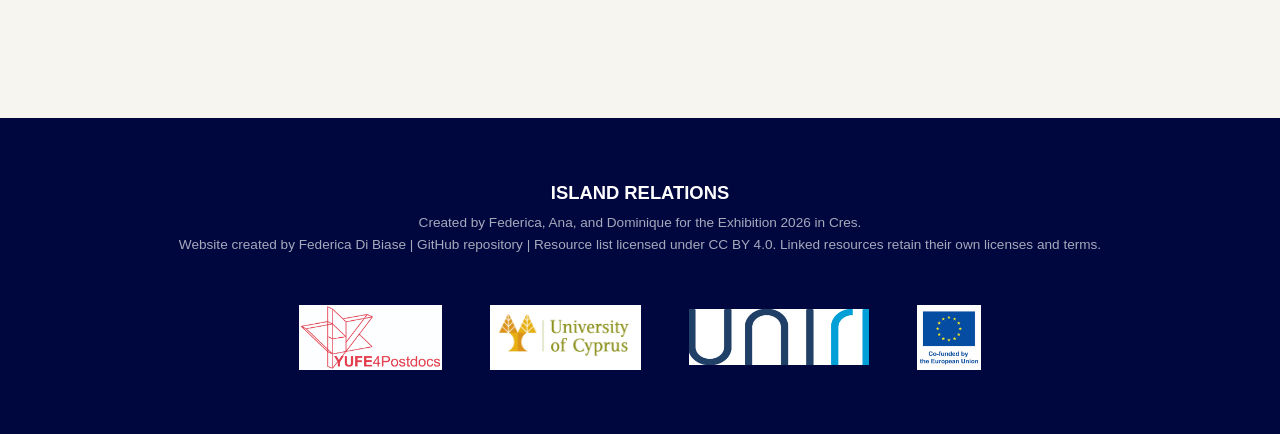
==== commit 64aa48bc: "Update index.html" ====
--- a/index.html
+++ b/index.html
@@ -35,7 +35,7 @@
       <p class="hero-kicker">Exhibition</p>
       <h1>Island<br>Relations</h1>
       <p class="hero-sub">
-        Organised and curated by Federica Di Biase,<br class="mobile-only">Ana Ricchiardi, Dominique van de Klundert
+        Organised and curated by Federica Di Biase,<br class="mobile-only"> Ana Ricchiardi, Dominique van de Klundert
       </p>
     </div>
 
--- a/style.css
+++ b/style.css
@@ -69,12 +69,19 @@
 padding: 1.5rem 2rem;
 }
 
-.nav-title {
-font-family: var(--font-title);
-font-size: 1.05rem;
-font-weight: 900;
-text-transform: uppercase;
-letter-spacing: 0.04em;
+.nav-title,
+.nav-title:visited,
+.nav-title:active,
+.nav-title:hover {
+  font-family: var(--font-title);
+  font-size: 1.05rem;
+  font-weight: 900;
+  text-transform: uppercase;
+  letter-spacing: 0.04em;
+
+  color: var(--white) !important;
+  text-decoration: none !important;
+  cursor: pointer;
 }
 
 .nav-links {
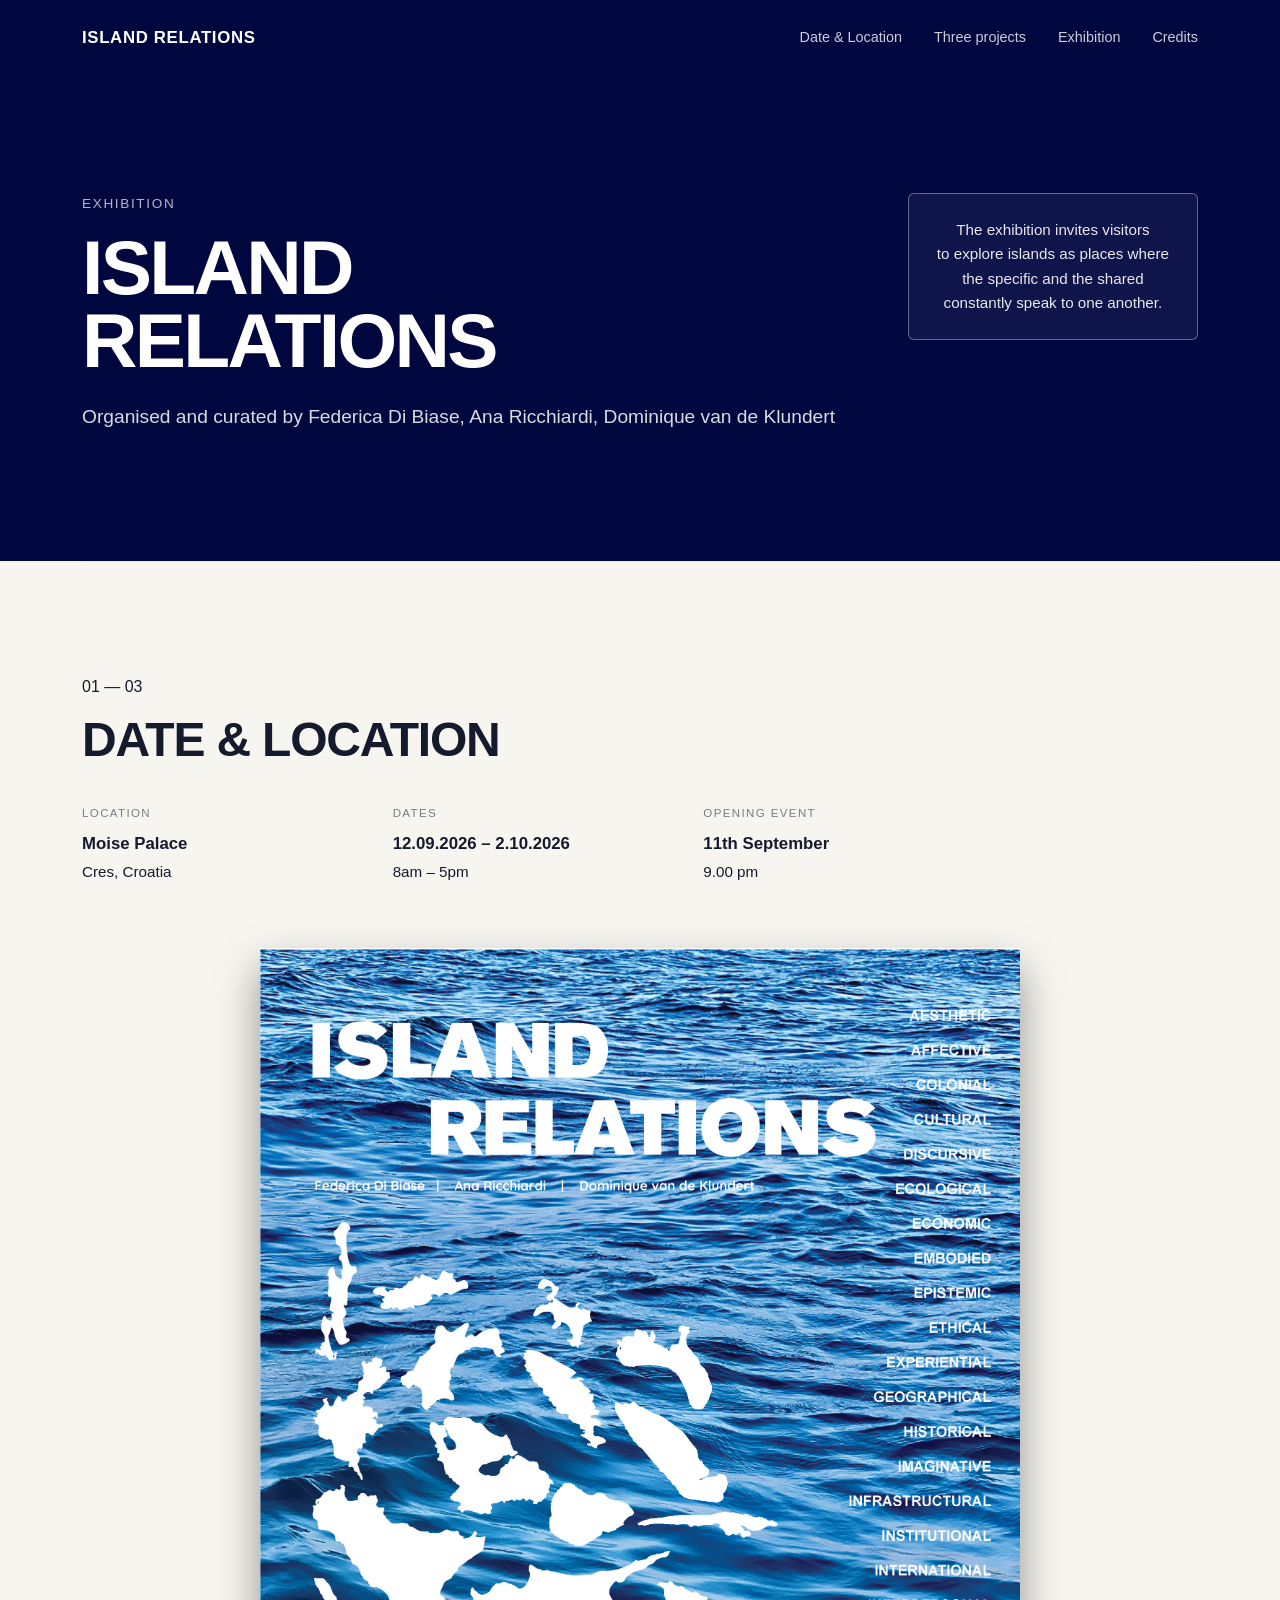
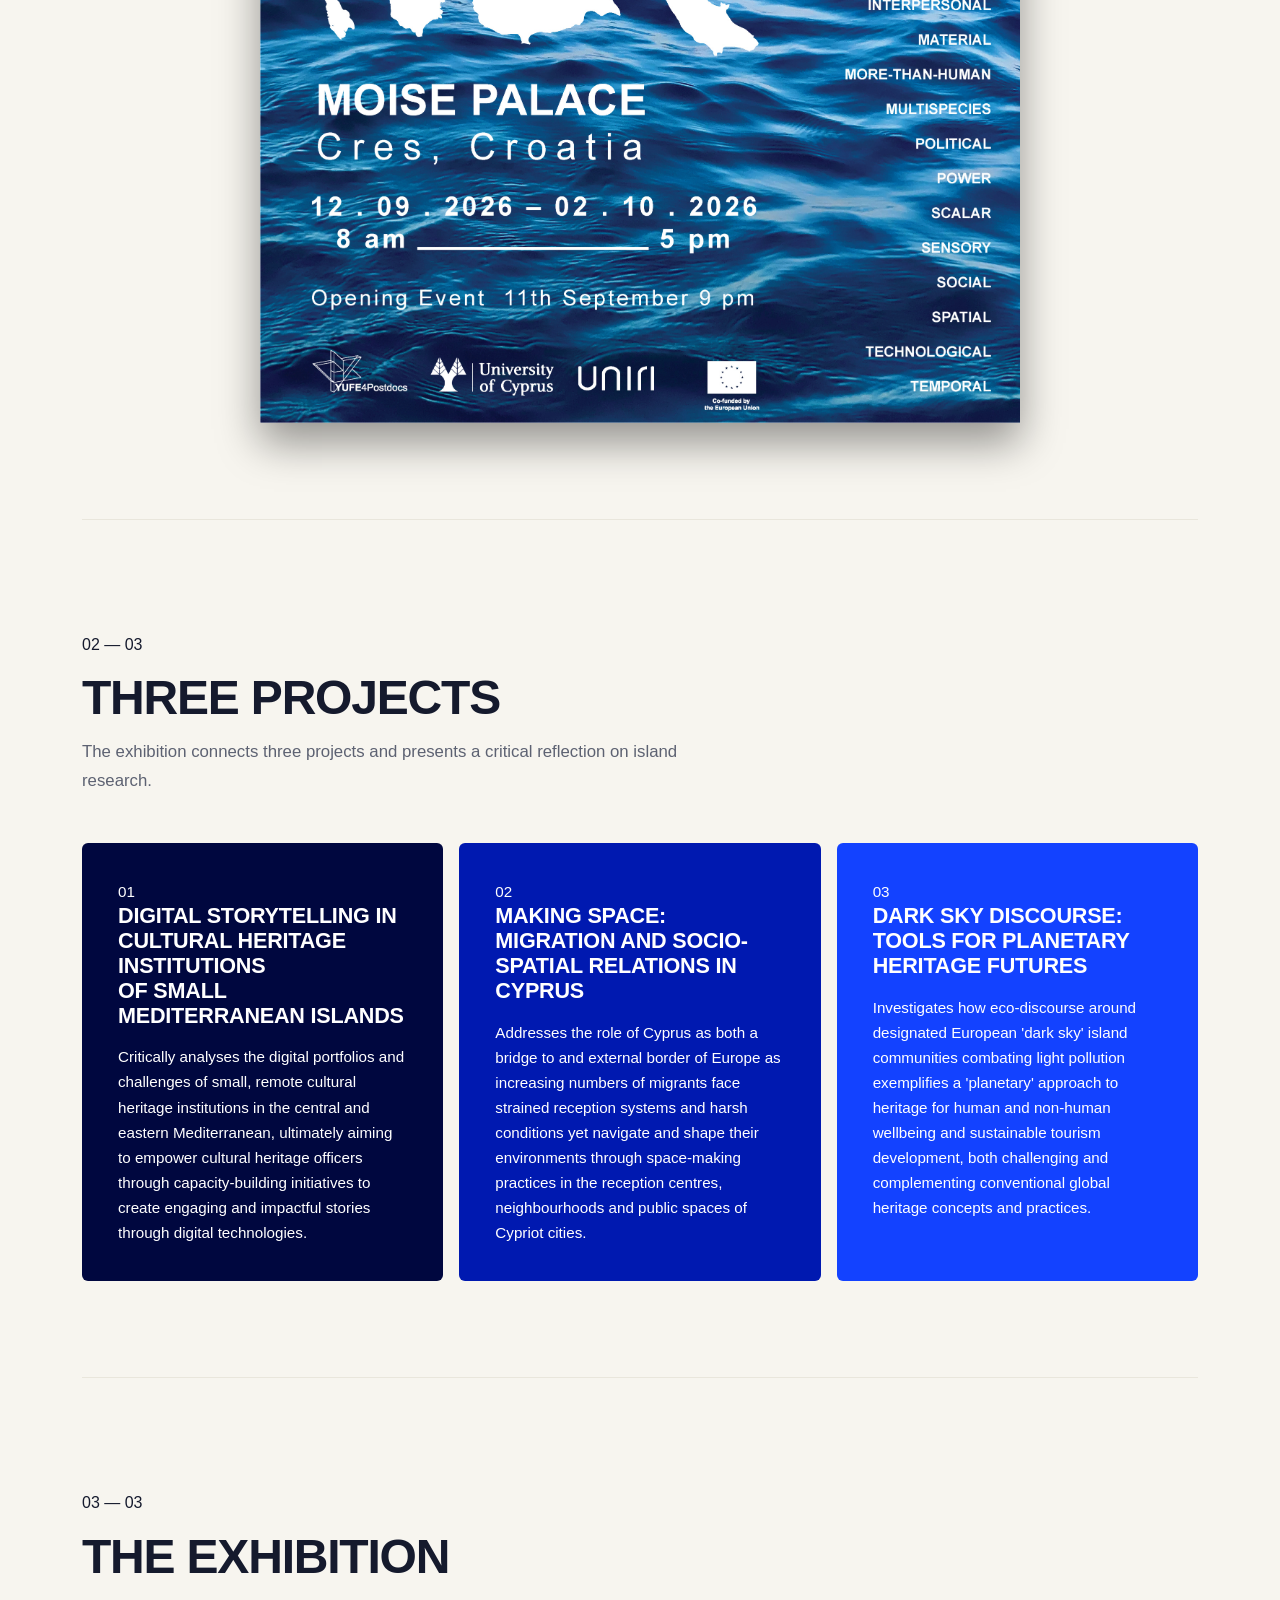
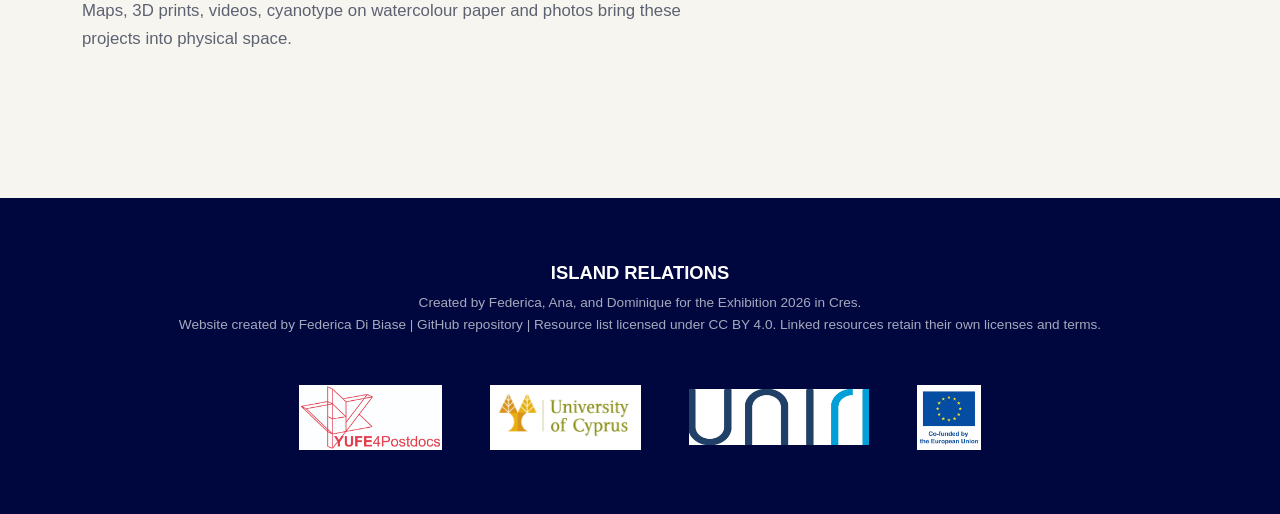
==== commit fa6dc3f1: "Update index.html" ====
--- a/index.html
+++ b/index.html
@@ -19,7 +19,7 @@
       <a href="#" class="nav-title">Island Relations</a>
       <div class="nav-links">
         <a href="#date-location">Date &amp; Location</a>
-        <a href="#zones">Projects</a>
+        <a href="#zones">Three projects</a>
         <a href="#exhibition">Exhibition</a>
         <a href="#credits">Credits</a>
       </div>
@@ -56,7 +56,7 @@
     <!-- 01 — DATE & LOCATION -->
     <section id="date-location" class="event-section">
       <div class="section-header">
-        <p class="section-number">01 — 04</p>
+        <p class="section-number">01 — 03</p>
         <h2>Date &amp; Location</h2>
 
         <div class="event-details">
@@ -94,7 +94,7 @@
     <!-- 02 — THREE PROJECTS -->
     <section id="zones" class="zones">
       <div class="section-header">
-        <p class="section-number">02 — 04</p>
+        <p class="section-number">02 — 03</p>
         <h2>Three projects</h2>
         <p class="section-intro">
           The exhibition connects three projects and presents a critical reflection on island research.
@@ -137,7 +137,7 @@
     <!-- 04 — EXHIBITION -->
     <section id="exhibition" class="exhibition">
       <div class="section-header">
-        <p class="section-number">04 — 04</p>
+        <p class="section-number">03 — 03</p>
         <h2>The exhibition</h2>
         <p class="section-intro">
           Maps, 3D prints, videos, cyanotype on watercolour paper and photos bring these projects into physical space.
--- a/style.css
+++ b/style.css
@@ -29,6 +29,8 @@
 
 html {
 scroll-behavior: smooth;
+/* Mantiene il margine corretto durante il salto dell'ancora */
+scroll-padding-top: 80px; 
 }
 
 body {
@@ -48,13 +50,12 @@
 .site-header {
 background: var(--blue-dark);
 color: var(--white);
-  position: fixed;
-  top: 0;
-  left: 0;
-  width: 100%;
-  z-index: 1000;
-  
-  box-sizing: border-box;
+position: fixed;
+top: 0;
+left: 0;
+width: 100%;
+z-index: 1000;
+box-sizing: border-box;
 }
 
 .nav {
@@ -73,15 +74,15 @@
 .nav-title:visited,
 .nav-title:active,
 .nav-title:hover {
-  font-family: var(--font-title);
-  font-size: 1.05rem;
-  font-weight: 900;
-  text-transform: uppercase;
-  letter-spacing: 0.04em;
-
-  color: var(--white) !important;
-  text-decoration: none !important;
-  cursor: pointer;
+font-family: var(--font-title);
+font-size: 1.05rem;
+font-weight: 900;
+text-transform: uppercase;
+letter-spacing: 0.04em;
+
+color: var(--white) !important;
+text-decoration: none !important;
+cursor: pointer;
 }
 
 .nav-links {
@@ -129,16 +130,25 @@
   ========================= */
 
 .hero {
-position: relative; /* necessario per posizionare .hero-credit */
+position: relative; 
 
 max-width: var(--max-width);
 margin: 0 auto;
-padding: 7rem 2rem 8rem;
+
+/*
+  CORREZIONE MOBILE HEADER:
+  Aumentato il padding-top da 7rem a 12rem per distanziare il contenuto
+  dall'header fixed senza rompere la sfumatura di sfondo 100vmax.
+*/
+padding: 12rem 2rem 8rem;
 
 background: var(--blue-dark);
 color: var(--white);
 box-shadow: 0 0 0 100vmax var(--blue-dark);
 clip-path: inset(0 -100vmax);
+
+/* Previene il margin-collapse degli elementi figli */
+display: flow-root; 
 }
 
 .hero-kicker {
@@ -167,38 +177,38 @@
 }
 
 .hero-sub {
-  margin: 0;
-
-  font-family: var(--font-body);
-  font-size: clamp(1rem, 1.5vw, 1.2rem);
-  font-weight: 400;
-  line-height: 1.65;
-
-  opacity: 0.85;
-
-  /* MOBILE: Il testo va a capo normalmente per non allargare lo schermo */
-  width: 100%;
-  white-space: normal;
+margin: 0;
+
+font-family: var(--font-body);
+font-size: clamp(1rem, 1.5vw, 1.2rem);
+font-weight: 400;
+line-height: 1.65;
+
+opacity: 0.85;
+
+/* MOBILE: Il testo va a capo normalmente per non allargare lo schermo */
+width: 100%;
+white-space: normal;
 }
 
 /* Gestione del <br> per il mobile */
 .mobile-only {
-  display: none;
+display: none;
 }
 
 @media (max-width: 768px) {
-  .mobile-only {
-    display: inline;
-  }
+.mobile-only {
+  display: inline;
+}
 }
 
 /* DESKTOP (sopra i 768px): Ripristina esattamente la riga unica */
 @media (min-width: 769px) {
-  .hero-sub {
-    width: max-content;
-    max-width: none;
-    white-space: nowrap;
-  }
+.hero-sub {
+  width: max-content;
+  max-width: none;
+  white-space: nowrap;
+}
 }
 
 /* =========================
@@ -207,7 +217,7 @@
 
 .hero-credit {
 position: absolute;
-top: 7rem;
+top: 12rem; /* Allineato al nuovo padding-top della hero */
 right: 2rem;
 
 max-width: 320px;
@@ -397,66 +407,6 @@
 }
 
 /* =========================
-  RESPONSIVE
-  ========================= */
-
-@media (max-width: 900px) {
-
-.hero {
-padding: 5rem 2rem 6rem;
-}
-
-.hero-credit {
-position: static;
-margin-top: 2rem;
-max-width: none;
-}
-
-.zone-grid {
-grid-template-columns: 1fr;
-}
-
-.zone {
-min-height: auto;
-}
-
-}
-
-@media (max-width: 650px) {
-
-.nav {
-padding: 1.25rem 1.25rem;
-}
-
-.nav-links {
-width: 100%;
-gap: 1.25rem;
-flex-wrap: wrap;
-}
-
-main {
-padding: 0 1.25rem;
-}
-
-.hero {
-padding: 4rem 1.25rem 5rem;
-}
-
-section {
-padding: 4rem 0;
-}
-
-.zone {
-padding: 1.75rem;
-}
-
-.sample-quote {
-padding-left: 1.25rem;
-}
-
-}
-
-/* =========================
   DATE & LOCATION
   ========================= */
 
@@ -499,7 +449,6 @@
 font-size: 0.95rem;
 }
 
-
 /* =========================
   EXHIBITION POSTER
   ========================= */
@@ -521,7 +470,6 @@
 
 box-shadow: 0 18px 45px rgba(0, 0, 0, 0.14);
 }
-
 
 /* =========================
   CREDITS LOGOS
@@ -549,10 +497,32 @@
 object-fit: contain;
 }
 
-
 /* =========================
   RESPONSIVE
   ========================= */
+
+@media (max-width: 900px) {
+
+.hero {
+/* Su tablet/mobile l'header accumula più altezza, aumentiamo a 13rem */
+padding: 13rem 2rem 6rem;
+}
+
+.hero-credit {
+position: static;
+margin-top: 2rem;
+max-width: none;
+}
+
+.zone-grid {
+grid-template-columns: 1fr;
+}
+
+.zone {
+min-height: auto;
+}
+
+}
 
 @media (max-width: 780px) {
 
@@ -575,3 +545,42 @@
 }
 
 }
+
+@media (max-width: 650px) {
+
+  html {
+    scroll-padding-top: 100px; 
+  }
+
+  .nav {
+    padding: 1.25rem 1.25rem;
+  }
+
+  .nav-links {
+    width: 100%;
+    gap: 1.25rem;
+    flex-wrap: wrap;
+  }
+
+  main {
+    padding: 0 1.25rem;
+  }
+
+  .hero {
+    /* Ridotto il padding superiore da 14rem a 8.5rem per avvicinare il testo all'header */
+    padding: 8.5rem 1.25rem 4rem;
+  }
+
+  section {
+    padding: 4rem 0;
+  }
+
+  .zone {
+    padding: 1.75rem;
+  }
+
+  .sample-quote {
+    padding-left: 1.25rem;
+  }
+
+}
